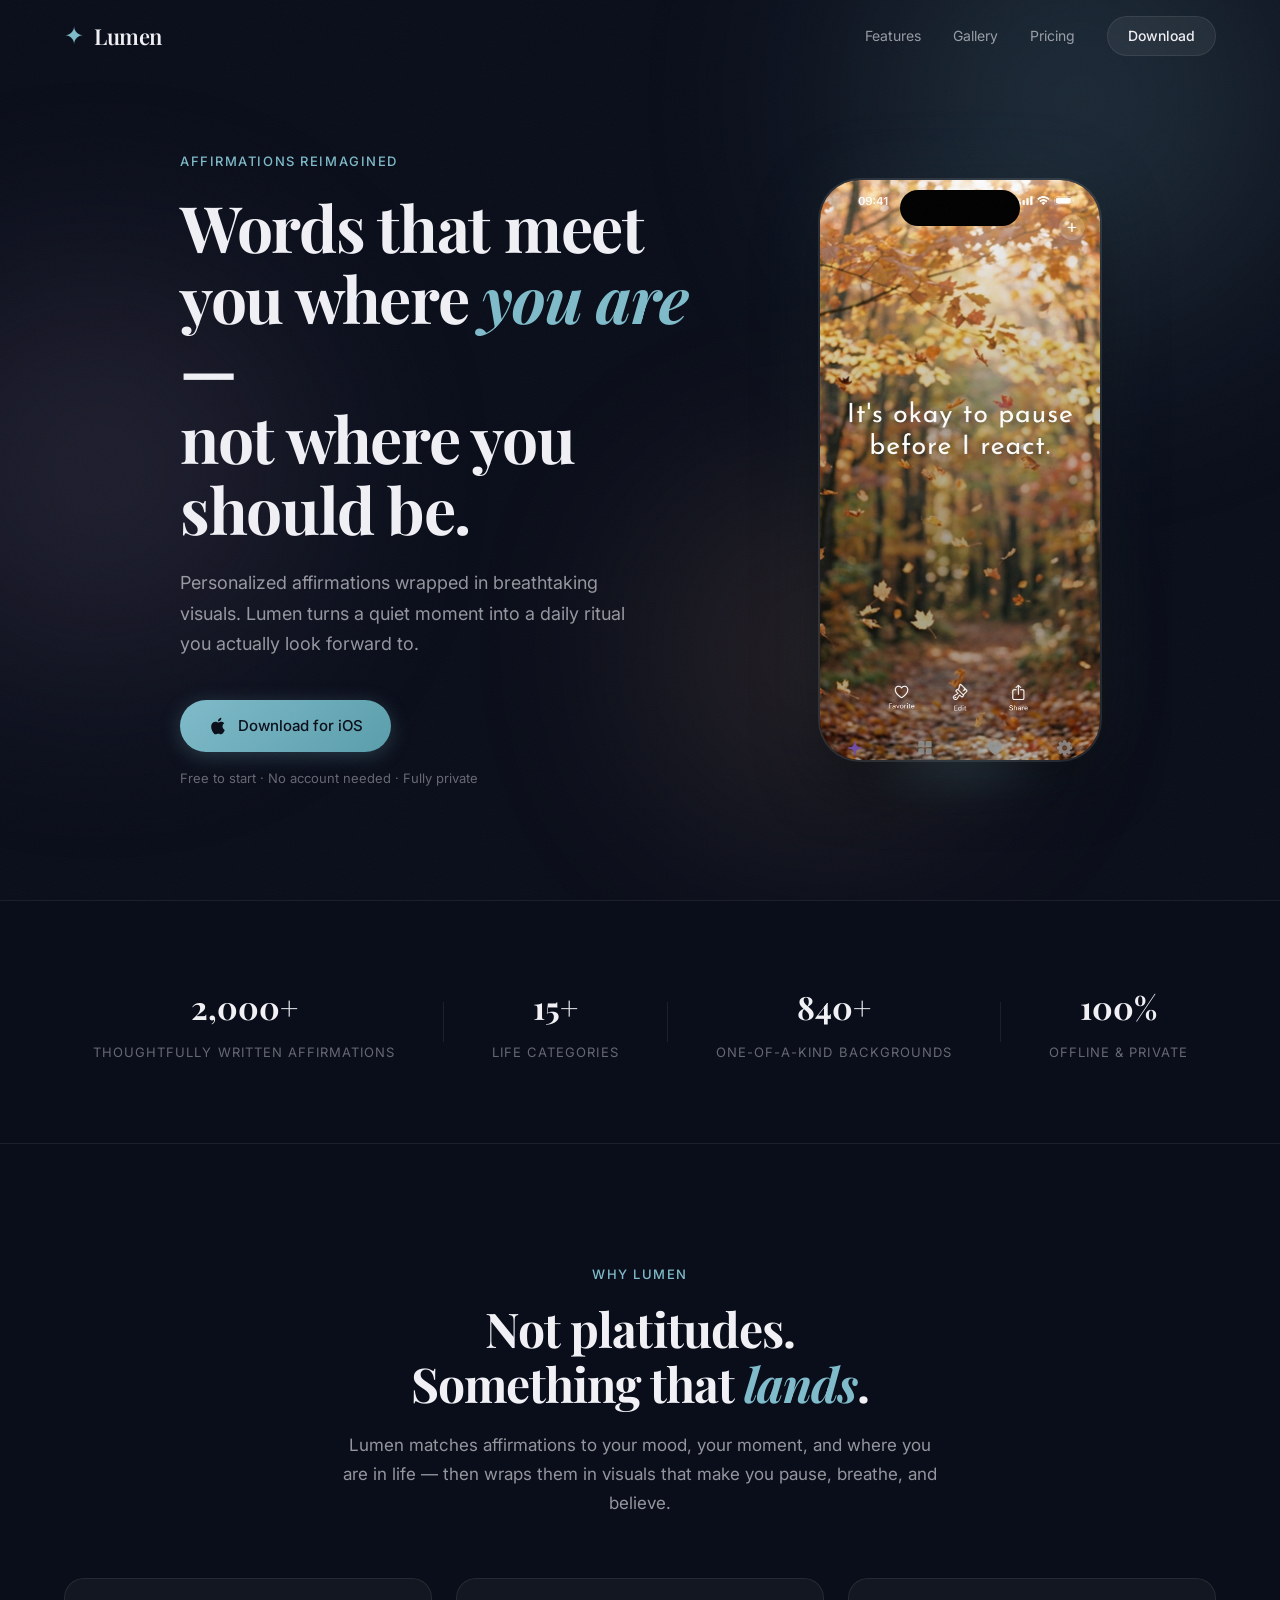
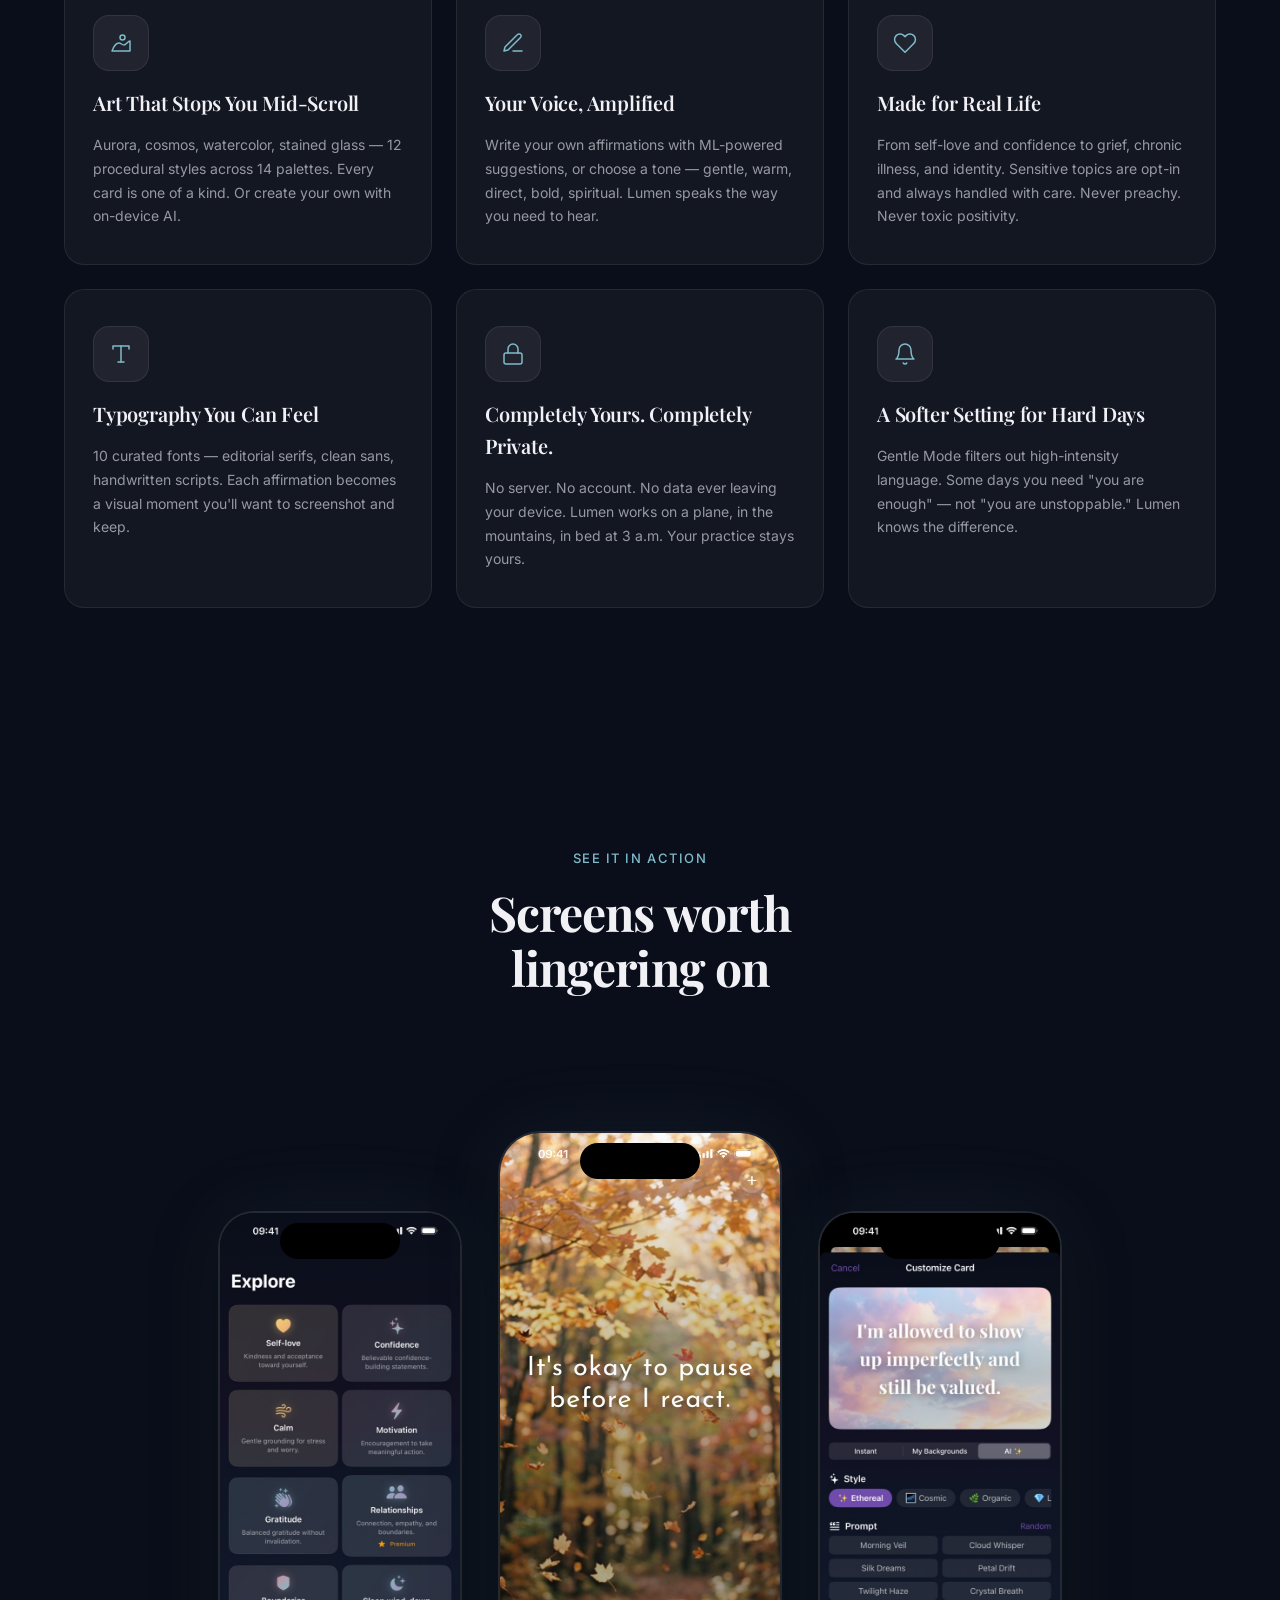
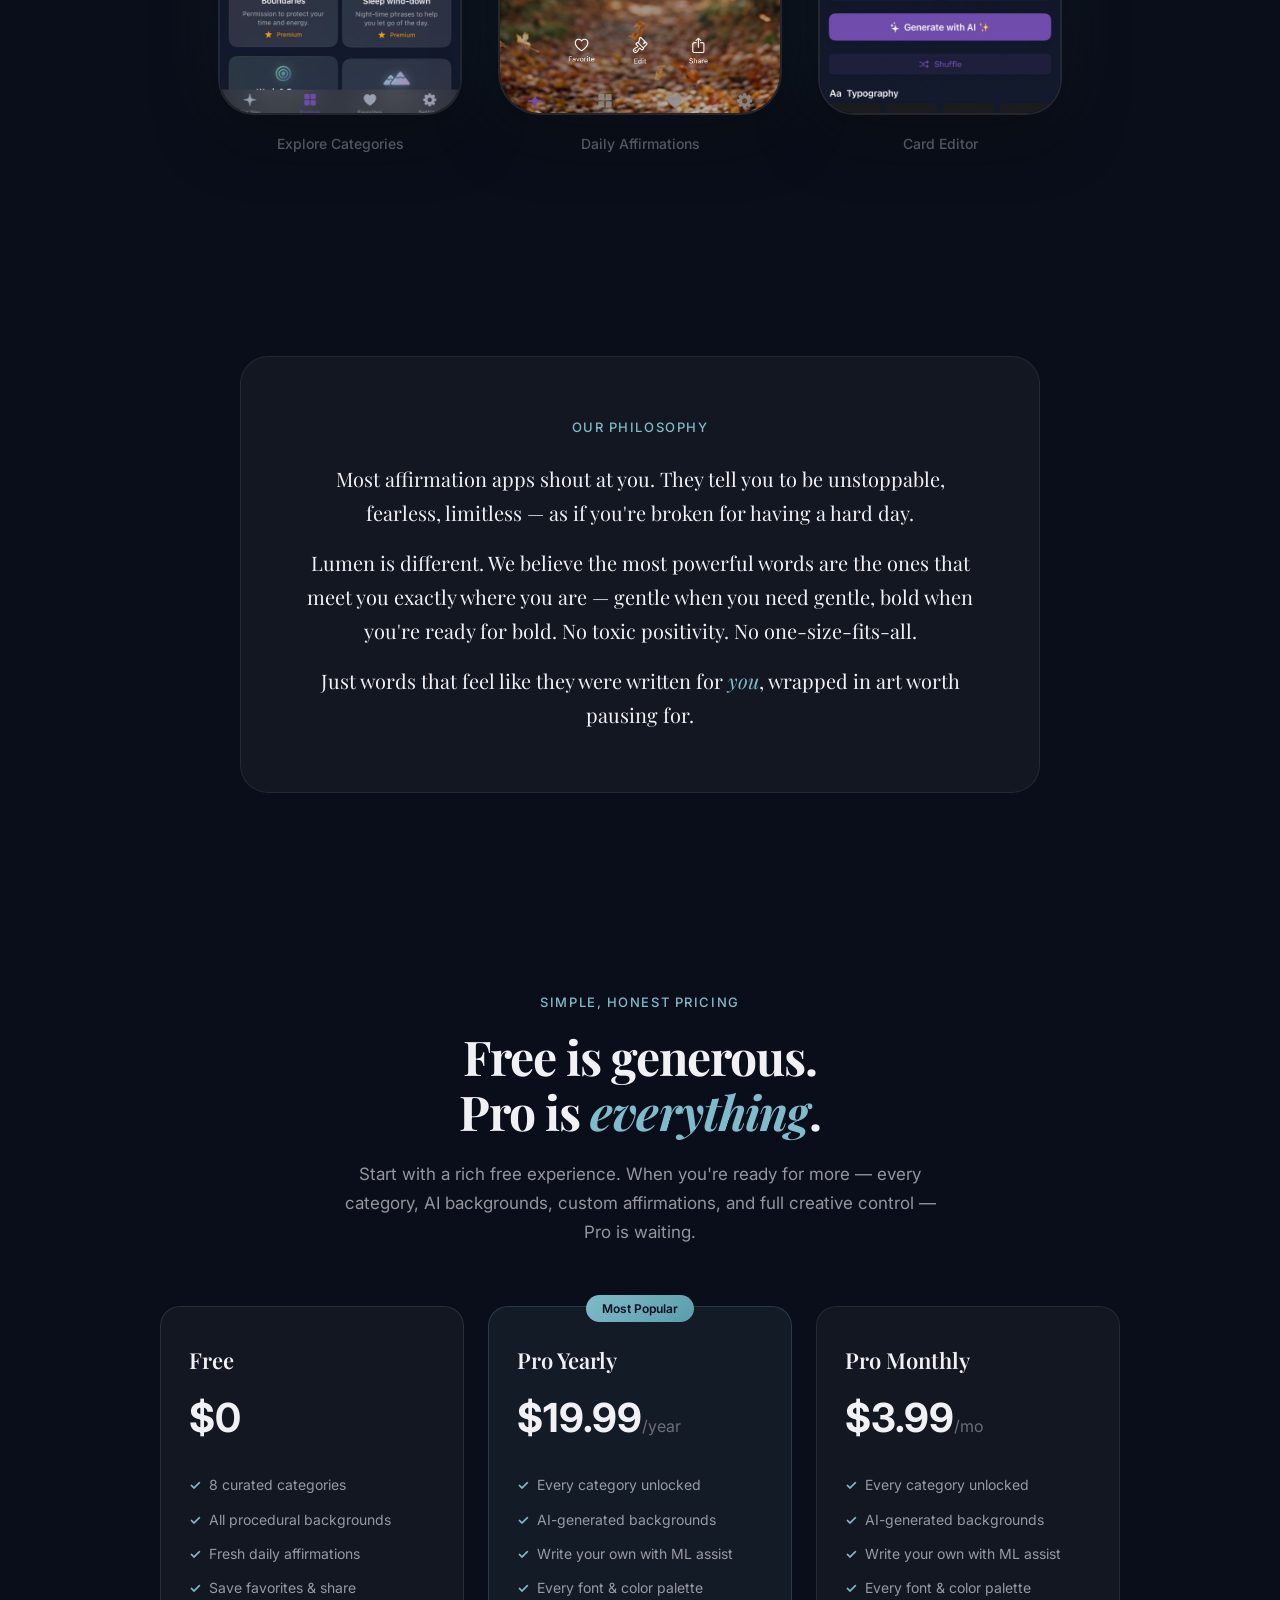
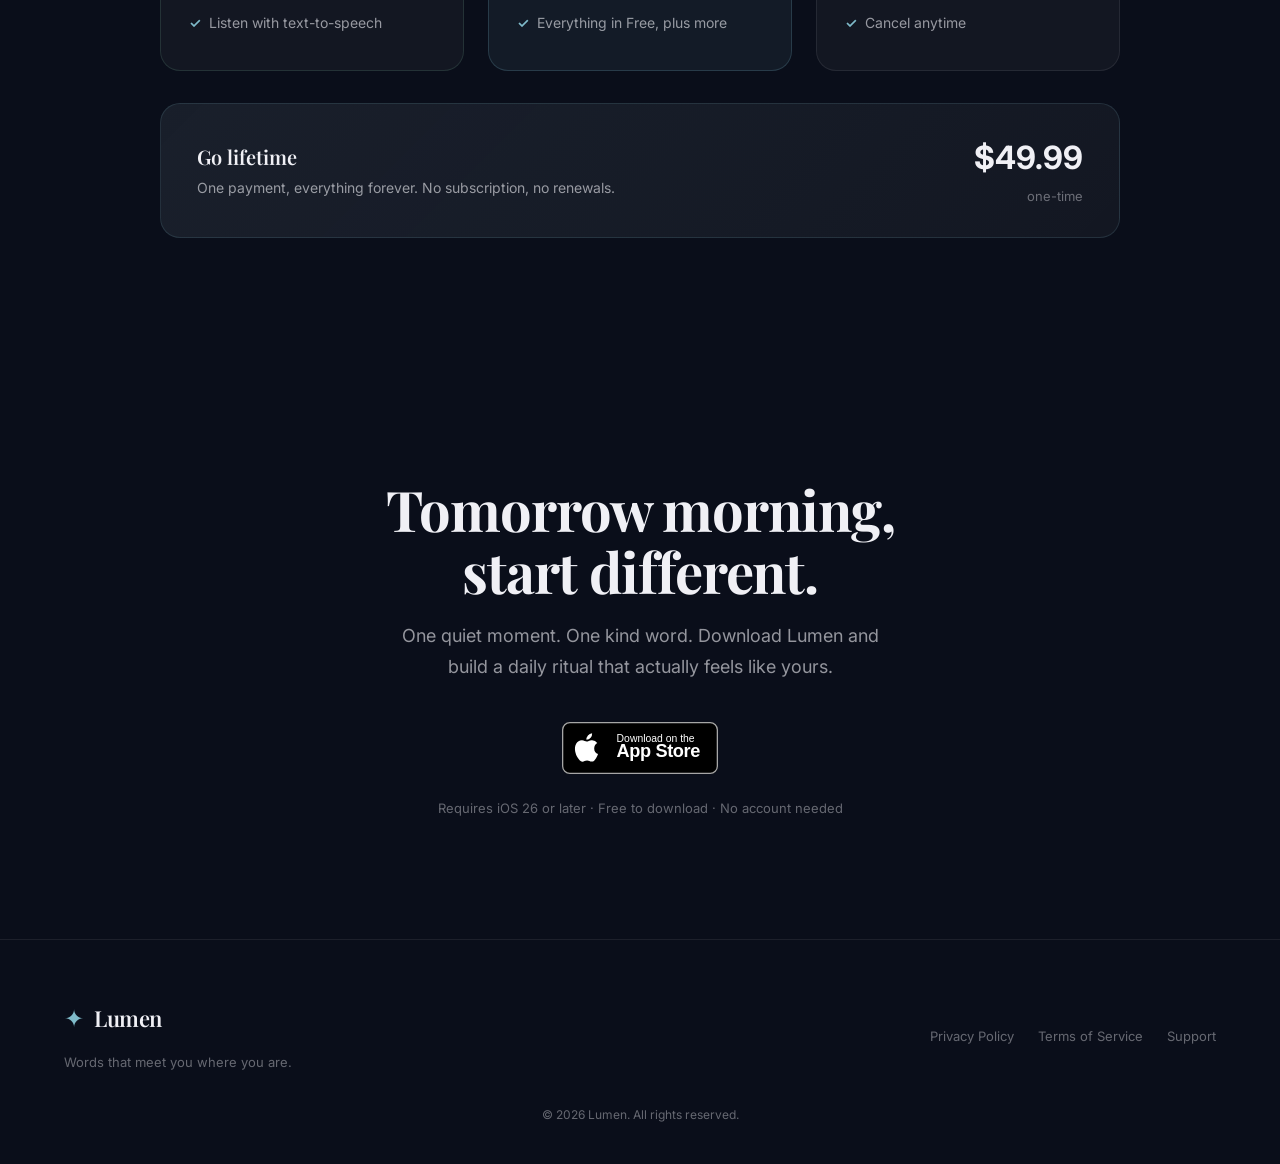
==== index.html @ ba96a920 "Initial commit of landing page" ====
<!DOCTYPE html>
<html lang="en">
<head>
  <meta charset="UTF-8">
  <meta name="viewport" content="width=device-width, initial-scale=1.0">
  <title>Lumen — Words That Meet You Where You Are</title>
  <meta name="description" content="Lumen delivers personalized daily affirmations over breathtaking backgrounds — designed to feel like a ritual you look forward to. Beautiful. Calm. Yours.">
  <meta property="og:title" content="Lumen — Words That Meet You Where You Are">
  <meta property="og:description" content="Personalized daily affirmations over breathtaking backgrounds. A ritual you look forward to.">
  <meta property="og:type" content="website">
  <meta property="og:image" content="images/screenshot-affirmation.jpg">
  <meta name="twitter:card" content="summary_large_image">
  <meta name="twitter:title" content="Lumen — Words That Meet You Where You Are">
  <meta name="twitter:description" content="Personalized daily affirmations over breathtaking backgrounds. A ritual you look forward to.">
  <meta name="theme-color" content="#0A0E1A">
  <link rel="icon" href="data:image/svg+xml,<svg xmlns='http://www.w3.org/2000/svg' viewBox='0 0 100 100'><text y='.9em' font-size='90'>✦</text></svg>">
  <link rel="preconnect" href="https://fonts.googleapis.com">
  <link rel="preconnect" href="https://fonts.gstatic.com" crossorigin>
  <link href="https://fonts.googleapis.com/css2?family=Playfair+Display:ital,wght@0,400;0,600;0,700;1,400&family=Inter:wght@300;400;500;600&display=swap" rel="stylesheet">
  <link rel="stylesheet" href="styles.css">
</head>
<body>
  <!-- Ambient background -->
  <div class="ambient-bg">
    <div class="orb orb-1"></div>
    <div class="orb orb-2"></div>
    <div class="orb orb-3"></div>
  </div>

  <!-- Navigation -->
  <nav class="nav">
    <div class="nav-inner">
      <a href="#" class="nav-logo">
        <span class="logo-icon">✦</span>
        <span class="logo-text">Lumen</span>
      </a>
      <button class="nav-toggle" aria-label="Toggle navigation menu" aria-expanded="false">
        <span></span><span></span><span></span>
      </button>
      <div class="nav-links">
        <a href="#features">Features</a>
        <a href="#gallery">Gallery</a>
        <a href="#pricing">Pricing</a>
        <a href="#download" class="nav-cta">Download</a>
      </div>
    </div>
  </nav>

  <!-- Hero -->
  <section class="hero">
    <div class="hero-content">
      <p class="hero-eyebrow">Affirmations reimagined</p>
      <h1 class="hero-title">Words that meet<br>you where <em>you are</em> —<br>not where you should be.</h1>
      <p class="hero-subtitle">Personalized affirmations wrapped in breathtaking visuals. Lumen turns a quiet moment into a daily ritual you actually look forward to.</p>
      <div class="hero-ctas">
        <a href="#download" class="btn btn-primary">
          <svg class="apple-icon" viewBox="0 0 24 24" fill="currentColor" width="20" height="20"><path d="M18.71 19.5c-.83 1.24-1.71 2.45-3.05 2.47-1.34.03-1.77-.79-3.29-.79-1.53 0-2 .77-3.27.82-1.31.05-2.3-1.32-3.14-2.53C4.25 17 2.94 12.45 4.7 9.39c.87-1.52 2.43-2.48 4.12-2.51 1.28-.02 2.5.87 3.29.87.78 0 2.26-1.07 3.8-.91.65.03 2.47.26 3.64 1.98-.09.06-2.17 1.28-2.15 3.81.03 3.02 2.65 4.03 2.68 4.04-.03.07-.42 1.44-1.38 2.83M13 3.5c.73-.83 1.94-1.46 2.94-1.5.13 1.17-.34 2.35-1.04 3.19-.69.85-1.83 1.51-2.95 1.42-.15-1.15.41-2.35 1.05-3.11z"/></svg>
          Download for iOS
        </a>
      </div>
      <p class="hero-note">Free to start · No account needed · Fully private</p>
    </div>
    <div class="hero-phone">
      <div class="phone-frame">
        <div class="phone-notch"></div>
        <img src="images/screenshot-affirmation.jpg" alt="Lumen affirmation screen showing a beautiful card over an AI-generated background" class="phone-screen" loading="eager">
      </div>
    </div>
  </section>

  <!-- Social proof -->
  <section class="social-proof">
    <div class="container">
      <div class="proof-items">
        <div class="proof-item">
          <span class="proof-value">2,000+</span>
          <span class="proof-label">Thoughtfully Written Affirmations</span>
        </div>
        <div class="proof-divider"></div>
        <div class="proof-item">
          <span class="proof-value">15+</span>
          <span class="proof-label">Life Categories</span>
        </div>
        <div class="proof-divider"></div>
        <div class="proof-item">
          <span class="proof-value">840+</span>
          <span class="proof-label">One-of-a-Kind Backgrounds</span>
        </div>
        <div class="proof-divider"></div>
        <div class="proof-item">
          <span class="proof-value">100%</span>
          <span class="proof-label">Offline & Private</span>
        </div>
      </div>
    </div>
  </section>

  <!-- Features -->
  <section class="features" id="features">
    <div class="container">
      <p class="section-eyebrow">Why Lumen</p>
      <h2 class="section-title">Not platitudes.<br>Something that <em>lands</em>.</h2>
      <p class="section-subtitle">Lumen matches affirmations to your mood, your moment, and where you are in life — then wraps them in visuals that make you pause, breathe, and believe.</p>

      <div class="features-grid">
        <div class="feature-card">
          <div class="feature-icon-wrap">
            <svg width="24" height="24" viewBox="0 0 24 24" fill="none" stroke="currentColor" stroke-width="1.5" stroke-linecap="round" stroke-linejoin="round"><circle cx="13.5" cy="6.5" r="2.5"/><path d="M3 20c0 0 3-8 7-8 2 0 3 2 5 2s4-4 6-4v10H3z"/></svg>
          </div>
          <h3>Art That Stops You Mid-Scroll</h3>
          <p>Aurora, cosmos, watercolor, stained glass — 12 procedural styles across 14 palettes. Every card is one of a kind. Or create your own with on-device AI.</p>
        </div>
        <div class="feature-card">
          <div class="feature-icon-wrap">
            <svg width="24" height="24" viewBox="0 0 24 24" fill="none" stroke="currentColor" stroke-width="1.5" stroke-linecap="round" stroke-linejoin="round"><path d="M12 20h9"/><path d="M16.5 3.5a2.121 2.121 0 1 1 3 3L7 19l-4 1 1-4L16.5 3.5z"/></svg>
          </div>
          <h3>Your Voice, Amplified</h3>
          <p>Write your own affirmations with ML-powered suggestions, or choose a tone — gentle, warm, direct, bold, spiritual. Lumen speaks the way you need to hear.</p>
        </div>
        <div class="feature-card">
          <div class="feature-icon-wrap">
            <svg width="24" height="24" viewBox="0 0 24 24" fill="none" stroke="currentColor" stroke-width="1.5" stroke-linecap="round" stroke-linejoin="round"><path d="M20.84 4.61a5.5 5.5 0 0 0-7.78 0L12 5.67l-1.06-1.06a5.5 5.5 0 0 0-7.78 7.78l1.06 1.06L12 21.23l7.78-7.78 1.06-1.06a5.5 5.5 0 0 0 0-7.78z"/></svg>
          </div>
          <h3>Made for Real Life</h3>
          <p>From self-love and confidence to grief, chronic illness, and identity. Sensitive topics are opt-in and always handled with care. Never preachy. Never toxic positivity.</p>
        </div>
        <div class="feature-card">
          <div class="feature-icon-wrap">
            <svg width="24" height="24" viewBox="0 0 24 24" fill="none" stroke="currentColor" stroke-width="1.5" stroke-linecap="round" stroke-linejoin="round"><polyline points="4 7 4 4 20 4 20 7"/><line x1="9" y1="20" x2="15" y2="20"/><line x1="12" y1="4" x2="12" y2="20"/></svg>
          </div>
          <h3>Typography You Can Feel</h3>
          <p>10 curated fonts — editorial serifs, clean sans, handwritten scripts. Each affirmation becomes a visual moment you'll want to screenshot and keep.</p>
        </div>
        <div class="feature-card">
          <div class="feature-icon-wrap">
            <svg width="24" height="24" viewBox="0 0 24 24" fill="none" stroke="currentColor" stroke-width="1.5" stroke-linecap="round" stroke-linejoin="round"><rect x="3" y="11" width="18" height="11" rx="2" ry="2"/><path d="M7 11V7a5 5 0 0 1 10 0v4"/></svg>
          </div>
          <h3>Completely Yours. Completely Private.</h3>
          <p>No server. No account. No data ever leaving your device. Lumen works on a plane, in the mountains, in bed at 3 a.m. Your practice stays yours.</p>
        </div>
        <div class="feature-card">
          <div class="feature-icon-wrap">
            <svg width="24" height="24" viewBox="0 0 24 24" fill="none" stroke="currentColor" stroke-width="1.5" stroke-linecap="round" stroke-linejoin="round"><path d="M18 8A6 6 0 0 0 6 8c0 7-3 9-3 9h18s-3-2-3-9"/><path d="M13.73 21a2 2 0 0 1-3.46 0"/></svg>
          </div>
          <h3>A Softer Setting for Hard Days</h3>
          <p>Gentle Mode filters out high-intensity language. Some days you need "you are enough" — not "you are unstoppable." Lumen knows the difference.</p>
        </div>
      </div>
    </div>
  </section>

  <!-- Gallery -->
  <section class="gallery" id="gallery">
    <div class="container">
      <p class="section-eyebrow">See it in action</p>
      <h2 class="section-title">Screens worth<br>lingering on</h2>
      <p class="section-subtitle">Dark glass, ambient light, and typography that breathes. Every detail is designed to make you slow down — even for just a moment.</p>

      <div class="gallery-phones">
        <div class="gallery-phone">
          <div class="phone-frame phone-frame-sm">
            <div class="phone-notch"></div>
            <img src="images/screenshot-explore.jpg" alt="Lumen explore screen with category cards" class="phone-screen" loading="lazy">
          </div>
          <p class="gallery-label">Explore Categories</p>
        </div>
        <div class="gallery-phone gallery-phone-center">
          <div class="phone-frame">
            <div class="phone-notch"></div>
            <img src="images/screenshot-affirmation.jpg" alt="Lumen affirmation card with AI background" class="phone-screen" loading="lazy">
          </div>
          <p class="gallery-label">Daily Affirmations</p>
        </div>
        <div class="gallery-phone">
          <div class="phone-frame phone-frame-sm">
            <div class="phone-notch"></div>
            <img src="images/screenshot-editor.jpg" alt="Lumen card editor" class="phone-screen" loading="lazy">
          </div>
          <p class="gallery-label">Card Editor</p>
        </div>
      </div>
    </div>
  </section>

  <!-- Philosophy -->
  <section class="philosophy-section">
    <div class="container">
      <div class="philosophy-card">
        <p class="philosophy-eyebrow">Our philosophy</p>
        <blockquote>
          <p>Most affirmation apps shout at you. They tell you to be unstoppable, fearless, limitless — as if you're broken for having a hard day.</p>
          <p>Lumen is different. We believe the most powerful words are the ones that meet you exactly where you are — gentle when you need gentle, bold when you're ready for bold. No toxic positivity. No one-size-fits-all.</p>
          <p>Just words that feel like they were written for <em>you</em>, wrapped in art worth pausing for.</p>
        </blockquote>
      </div>
    </div>
  </section>

  <!-- Pricing -->
  <section class="pricing" id="pricing">
    <div class="container">
      <p class="section-eyebrow">Simple, honest pricing</p>
      <h2 class="section-title">Free is generous.<br>Pro is <em>everything</em>.</h2>
      <p class="section-subtitle">Start with a rich free experience. When you're ready for more — every category, AI backgrounds, custom affirmations, and full creative control — Pro is waiting.</p>

      <div class="pricing-grid">
        <div class="pricing-card pricing-card-free">
          <h3>Free</h3>
          <p class="pricing-price">$0</p>
          <ul class="pricing-features">
            <li>8 curated categories</li>
            <li>All procedural backgrounds</li>
            <li>Fresh daily affirmations</li>
            <li>Save favorites & share</li>
            <li>Listen with text-to-speech</li>
          </ul>
        </div>
        <div class="pricing-card pricing-card-pro">
          <div class="pricing-badge">Most Popular</div>
          <h3>Pro Yearly</h3>
          <p class="pricing-price">$19.99<span>/year</span></p>
          <ul class="pricing-features">
            <li>Every category unlocked</li>
            <li>AI-generated backgrounds</li>
            <li>Write your own with ML assist</li>
            <li>Every font & color palette</li>
            <li>Everything in Free, plus more</li>
          </ul>
        </div>
        <div class="pricing-card">
          <h3>Pro Monthly</h3>
          <p class="pricing-price">$3.99<span>/mo</span></p>
          <ul class="pricing-features">
            <li>Every category unlocked</li>
            <li>AI-generated backgrounds</li>
            <li>Write your own with ML assist</li>
            <li>Every font & color palette</li>
            <li>Cancel anytime</li>
          </ul>
        </div>
      </div>

      <div class="pricing-lifetime-banner">
        <div class="lifetime-inner">
          <div class="lifetime-text">
            <h4>Go lifetime</h4>
            <p>One payment, everything forever. No subscription, no renewals.</p>
          </div>
          <div class="lifetime-price">
            <span class="lifetime-amount">$49.99</span>
            <span class="lifetime-label">one-time</span>
          </div>
        </div>
      </div>
    </div>
  </section>

  <!-- Download CTA -->
  <section class="download" id="download">
    <div class="container">
      <h2 class="download-title">Tomorrow morning,<br>start different.</h2>
      <p class="download-subtitle">One quiet moment. One kind word. Download Lumen and build a daily ritual that actually feels like yours.</p>
      <a href="#" class="app-store-badge" aria-label="Download on the App Store">
        <svg viewBox="0 0 120 40" width="156" height="52" xmlns="http://www.w3.org/2000/svg"><rect width="120" height="40" rx="6" fill="#000"/><rect x="0.5" y="0.5" width="119" height="39" rx="5.5" fill="none" stroke="#A6A6A6"/><path d="M24.77 20.3a4.95 4.95 0 0 1 2.36-4.15 5.07 5.07 0 0 0-3.99-2.16c-1.68-.18-3.31 1.01-4.17 1.01-.87 0-2.19-.99-3.61-.96a5.32 5.32 0 0 0-4.48 2.73c-1.93 3.34-.49 8.27 1.36 10.97.93 1.33 2.02 2.82 3.44 2.76 1.39-.06 1.91-.89 3.59-.89 1.66 0 2.14.89 3.59.86 1.49-.03 2.44-1.34 3.33-2.68a11.06 11.06 0 0 0 1.52-3.11 4.78 4.78 0 0 1-2.94-4.38zM22.04 12.21a4.87 4.87 0 0 0 1.12-3.49 4.96 4.96 0 0 0-3.21 1.66 4.64 4.64 0 0 0-1.15 3.36 4.1 4.1 0 0 0 3.24-1.53z" fill="#fff"/><text x="42" y="15" fill="#fff" font-family="-apple-system,Helvetica,Arial,sans-serif" font-size="8" font-weight="400">Download on the</text><text x="42" y="27" fill="#fff" font-family="-apple-system,Helvetica,Arial,sans-serif" font-size="14" font-weight="600" letter-spacing="-0.3">App Store</text></svg>
      </a>
      <p class="download-note">Requires iOS 26 or later · Free to download · No account needed</p>
    </div>
  </section>

  <!-- Footer -->
  <footer class="footer">
    <div class="container">
      <div class="footer-inner">
        <div class="footer-brand">
          <span class="logo-icon">✦</span>
          <span class="logo-text">Lumen</span>
          <p class="footer-tagline">Words that meet you where you are.</p>
        </div>
        <div class="footer-links">
          <a href="#">Privacy Policy</a>
          <a href="#">Terms of Service</a>
          <a href="#">Support</a>
        </div>
      </div>
      <p class="footer-copy">&copy; 2026 Lumen. All rights reserved.</p>
    </div>
  </footer>

  <script src="script.js"></script>
</body>
</html>
---- styles.css ----
/* ===== Reset & Base ===== */
*, *::before, *::after {
  margin: 0;
  padding: 0;
  box-sizing: border-box;
}

:root {
  --bg-deep: #0A0E1A;
  --bg-surface: #131B2E;
  --bg-card: rgba(255, 255, 255, 0.04);
  --bg-card-hover: rgba(255, 255, 255, 0.07);
  --bg-glass: rgba(255, 255, 255, 0.06);
  --border-glass: rgba(255, 255, 255, 0.08);
  --text-primary: #F0F0F5;
  --text-secondary: rgba(240, 240, 245, 0.6);
  --text-tertiary: rgba(240, 240, 245, 0.4);
  --accent-teal: #7FBBCA;
  --accent-coral: #E8A87C;
  --accent-purple: #A688B5;
  --accent-mint: #7EC8A0;
  --font-serif: 'Playfair Display', Georgia, serif;
  --font-sans: 'Inter', -apple-system, BlinkMacSystemFont, sans-serif;
  --radius-sm: 12px;
  --radius-md: 20px;
  --radius-lg: 28px;
  --radius-xl: 36px;
}

html {
  scroll-behavior: smooth;
  -webkit-text-size-adjust: 100%;
}

body {
  font-family: var(--font-sans);
  background: var(--bg-deep);
  color: var(--text-primary);
  line-height: 1.6;
  overflow-x: hidden;
  -webkit-font-smoothing: antialiased;
  -moz-osx-font-smoothing: grayscale;
}

.container {
  max-width: 1200px;
  margin: 0 auto;
  padding: 0 24px;
}

em {
  font-style: italic;
  color: var(--accent-teal);
}

/* ===== Ambient Background ===== */
.ambient-bg {
  position: fixed;
  top: 0;
  left: 0;
  width: 100%;
  height: 100%;
  pointer-events: none;
  z-index: 0;
  overflow: hidden;
}

.orb {
  position: absolute;
  border-radius: 50%;
  filter: blur(120px);
  opacity: 0.3;
  animation: float 20s ease-in-out infinite;
}

.orb-1 {
  width: 600px;
  height: 600px;
  background: radial-gradient(circle, var(--accent-teal), transparent 70%);
  top: -200px;
  right: -100px;
  animation-delay: 0s;
}

.orb-2 {
  width: 500px;
  height: 500px;
  background: radial-gradient(circle, var(--accent-purple), transparent 70%);
  bottom: 20%;
  left: -150px;
  animation-delay: -7s;
}

.orb-3 {
  width: 400px;
  height: 400px;
  background: radial-gradient(circle, var(--accent-coral), transparent 70%);
  top: 50%;
  right: 20%;
  animation-delay: -14s;
}

@keyframes float {
  0%, 100% { transform: translate(0, 0) scale(1); }
  33% { transform: translate(30px, -40px) scale(1.05); }
  66% { transform: translate(-20px, 30px) scale(0.95); }
}

/* ===== Navigation ===== */
.nav {
  position: fixed;
  top: 0;
  left: 0;
  right: 0;
  z-index: 100;
  padding: 16px 0;
  transition: background 0.3s ease, backdrop-filter 0.3s ease;
}

.nav.scrolled {
  background: rgba(10, 14, 26, 0.8);
  backdrop-filter: blur(20px);
  -webkit-backdrop-filter: blur(20px);
  border-bottom: 1px solid var(--border-glass);
}

.nav-inner {
  max-width: 1200px;
  margin: 0 auto;
  padding: 0 24px;
  display: flex;
  align-items: center;
  justify-content: space-between;
}

.nav-logo {
  display: flex;
  align-items: center;
  gap: 10px;
  text-decoration: none;
  color: var(--text-primary);
}

.logo-icon {
  font-size: 24px;
  color: var(--accent-teal);
}

.logo-text {
  font-family: var(--font-serif);
  font-size: 22px;
  font-weight: 600;
  letter-spacing: -0.02em;
}

.nav-links {
  display: flex;
  align-items: center;
  gap: 32px;
}

.nav-links a {
  text-decoration: none;
  color: var(--text-secondary);
  font-size: 14px;
  font-weight: 400;
  transition: color 0.2s ease;
}

.nav-links a:hover {
  color: var(--text-primary);
}

.nav-cta {
  background: var(--bg-glass);
  border: 1px solid var(--border-glass);
  padding: 8px 20px !important;
  border-radius: 100px;
  color: var(--text-primary) !important;
  font-weight: 500 !important;
  transition: background 0.2s ease, border-color 0.2s ease !important;
}

.nav-cta:hover {
  background: var(--bg-card-hover) !important;
  border-color: rgba(255, 255, 255, 0.15) !important;
}

/* Mobile hamburger */
.nav-toggle {
  display: none;
  background: none;
  border: none;
  cursor: pointer;
  padding: 8px;
  flex-direction: column;
  gap: 5px;
  z-index: 101;
}

.nav-toggle span {
  display: block;
  width: 22px;
  height: 2px;
  background: var(--text-primary);
  border-radius: 2px;
  transition: transform 0.3s ease, opacity 0.3s ease;
}

.nav-toggle.active span:nth-child(1) {
  transform: rotate(45deg) translate(5px, 5px);
}

.nav-toggle.active span:nth-child(2) {
  opacity: 0;
}

.nav-toggle.active span:nth-child(3) {
  transform: rotate(-45deg) translate(5px, -5px);
}

/* ===== Hero ===== */
.hero {
  position: relative;
  z-index: 1;
  min-height: 100vh;
  display: flex;
  align-items: center;
  justify-content: center;
  padding: 120px 24px 80px;
  gap: 80px;
  max-width: 1200px;
  margin: 0 auto;
}

.hero-content {
  flex: 1;
  max-width: 560px;
}

.hero-eyebrow {
  font-size: 13px;
  font-weight: 500;
  text-transform: uppercase;
  letter-spacing: 0.12em;
  color: var(--accent-teal);
  margin-bottom: 20px;
}

.hero-title {
  font-family: var(--font-serif);
  font-size: clamp(40px, 5vw, 64px);
  font-weight: 700;
  line-height: 1.1;
  letter-spacing: -0.02em;
  margin-bottom: 24px;
}

.hero-subtitle {
  font-size: 18px;
  line-height: 1.7;
  color: var(--text-secondary);
  margin-bottom: 40px;
  max-width: 480px;
}

.hero-ctas {
  display: flex;
  gap: 16px;
  flex-wrap: wrap;
}

.hero-note {
  margin-top: 16px;
  font-size: 13px;
  color: var(--text-tertiary);
}

/* ===== Buttons ===== */
.btn {
  display: inline-flex;
  align-items: center;
  gap: 10px;
  padding: 14px 28px;
  border-radius: 100px;
  font-size: 15px;
  font-weight: 500;
  text-decoration: none;
  transition: all 0.2s ease;
  cursor: pointer;
  border: none;
}

.btn-primary {
  background: linear-gradient(135deg, var(--accent-teal), #5a9eab);
  color: var(--bg-deep);
  box-shadow: 0 4px 20px rgba(127, 187, 202, 0.25);
}

.btn-primary:hover {
  transform: translateY(-2px);
  box-shadow: 0 8px 30px rgba(127, 187, 202, 0.35);
  filter: brightness(1.08);
}

.btn-lg {
  padding: 18px 36px;
  font-size: 17px;
}

.apple-icon {
  width: 20px;
  height: 20px;
  flex-shrink: 0;
}

.btn-lg .apple-icon {
  width: 22px;
  height: 22px;
}

/* ===== Phone Frame ===== */
.hero-phone {
  flex-shrink: 0;
  position: relative;
}

.hero-phone::after {
  content: '';
  position: absolute;
  bottom: -40px;
  left: 50%;
  transform: translateX(-50%);
  width: 200px;
  height: 80px;
  background: radial-gradient(ellipse, rgba(127,187,202,0.2), transparent 70%);
  filter: blur(20px);
  pointer-events: none;
}

.phone-frame {
  width: 280px;
  height: 580px;
  border-radius: 40px;
  overflow: hidden;
  position: relative;
  background: #000;
  box-shadow:
    0 0 0 2px rgba(255, 255, 255, 0.1),
    0 20px 60px rgba(0, 0, 0, 0.5),
    0 0 80px rgba(127, 187, 202, 0.1);
}

.phone-notch {
  position: absolute;
  top: 10px;
  left: 50%;
  transform: translateX(-50%);
  width: 120px;
  height: 36px;
  background: #000;
  border-radius: 18px;
  z-index: 2;
}

.phone-screen {
  width: 100%;
  height: 100%;
  object-fit: cover;
  object-position: top;
}

.phone-frame-sm {
  width: 240px;
  height: 500px;
  border-radius: 34px;
}

/* ===== Social Proof ===== */
.social-proof {
  position: relative;
  z-index: 1;
  padding: 80px 0;
  border-top: 1px solid var(--border-glass);
  border-bottom: 1px solid var(--border-glass);
}

.proof-items {
  display: flex;
  justify-content: center;
  align-items: center;
  gap: 48px;
  flex-wrap: wrap;
}

.proof-item {
  text-align: center;
  display: flex;
  flex-direction: column;
  gap: 10px;
}

.proof-value {
  font-family: var(--font-serif);
  font-size: 32px;
  font-weight: 700;
  color: var(--text-primary);
}

.proof-label {
  font-size: 13px;
  color: var(--text-tertiary);
  text-transform: uppercase;
  letter-spacing: 0.08em;
}

.proof-divider {
  width: 1px;
  height: 40px;
  background: var(--border-glass);
}

/* ===== Sections ===== */
.section-eyebrow {
  font-size: 13px;
  font-weight: 500;
  text-transform: uppercase;
  letter-spacing: 0.12em;
  color: var(--accent-teal);
  margin-bottom: 16px;
  text-align: center;
}

.section-title {
  font-family: var(--font-serif);
  font-size: clamp(32px, 4vw, 48px);
  font-weight: 700;
  line-height: 1.15;
  letter-spacing: -0.02em;
  text-align: center;
  margin-bottom: 20px;
}

.section-subtitle {
  font-size: 17px;
  color: var(--text-secondary);
  text-align: center;
  max-width: 600px;
  margin: 0 auto 60px;
  line-height: 1.7;
}

/* ===== Features ===== */
.features {
  position: relative;
  z-index: 1;
  padding: 120px 0;
}

.features-grid {
  display: grid;
  grid-template-columns: repeat(3, 1fr);
  gap: 24px;
}

.feature-card {
  background: var(--bg-card);
  border: 1px solid var(--border-glass);
  border-radius: var(--radius-md);
  padding: 36px 28px;
  transition: background 0.2s ease, border-color 0.2s ease, transform 0.2s ease;
}

.feature-card:hover {
  background: var(--bg-card-hover);
  border-color: rgba(255, 255, 255, 0.12);
  transform: translateY(-4px);
}

.feature-icon-wrap {
  width: 56px;
  height: 56px;
  border-radius: 16px;
  background: var(--bg-glass);
  border: 1px solid var(--border-glass);
  display: flex;
  align-items: center;
  justify-content: center;
  margin-bottom: 16px;
  color: var(--accent-teal);
}

.feature-card h3 {
  font-family: var(--font-serif);
  font-size: 20px;
  font-weight: 600;
  margin-bottom: 14px;
  letter-spacing: -0.01em;
}

.feature-card p {
  font-size: 14px;
  line-height: 1.7;
  color: var(--text-secondary);
}

/* ===== Gallery ===== */
.gallery {
  position: relative;
  z-index: 1;
  padding: 120px 0;
}

.gallery-phones {
  display: flex;
  justify-content: center;
  align-items: flex-end;
  gap: 40px;
}

.gallery-phone {
  text-align: center;
}

.gallery-phone-center {
  transform: translateY(-20px);
}

.gallery-label {
  margin-top: 20px;
  font-size: 14px;
  color: var(--text-tertiary);
  font-weight: 500;
}

/* ===== Philosophy ===== */
.philosophy-section {
  position: relative;
  z-index: 1;
  padding: 80px 0;
}

.philosophy-card {
  background: var(--bg-card);
  border: 1px solid var(--border-glass);
  border-radius: var(--radius-lg);
  padding: 60px;
  max-width: 800px;
  margin: 0 auto;
  text-align: center;
}

.philosophy-eyebrow {
  font-size: 13px;
  font-weight: 500;
  text-transform: uppercase;
  letter-spacing: 0.12em;
  color: var(--accent-teal);
  margin-bottom: 24px;
}

.philosophy-card blockquote p {
  font-family: var(--font-serif);
  font-size: 20px;
  line-height: 1.7;
  color: var(--text-primary);
  margin-bottom: 16px;
}

.philosophy-card blockquote p:last-child {
  margin-bottom: 0;
}

/* ===== Pricing ===== */
.pricing {
  position: relative;
  z-index: 1;
  padding: 120px 0;
}

.pricing-grid {
  display: grid;
  grid-template-columns: repeat(3, 1fr);
  gap: 24px;
  max-width: 960px;
  margin: 0 auto;
}

.pricing-card {
  background: var(--bg-card);
  border: 1px solid var(--border-glass);
  border-radius: var(--radius-md);
  padding: 36px 28px;
  position: relative;
  transition: transform 0.2s ease;
}

.pricing-card:hover {
  transform: translateY(-4px);
}

.pricing-card-free {
  border-color: rgba(126, 200, 160, 0.15);
}

.pricing-card-pro {
  background: rgba(127, 187, 202, 0.08);
  border-color: rgba(127, 187, 202, 0.2);
}

.pricing-badge {
  position: absolute;
  top: -12px;
  left: 50%;
  transform: translateX(-50%);
  background: linear-gradient(135deg, var(--accent-teal), #5a9eab);
  color: var(--bg-deep);
  font-size: 12px;
  font-weight: 600;
  padding: 4px 16px;
  border-radius: 100px;
  white-space: nowrap;
}

.pricing-card h3 {
  font-family: var(--font-serif);
  font-size: 22px;
  font-weight: 600;
  margin-bottom: 8px;
}

.pricing-price {
  font-size: 40px;
  font-weight: 700;
  margin-bottom: 24px;
}

.pricing-price span {
  font-size: 16px;
  font-weight: 400;
  color: var(--text-tertiary);
}

.pricing-features {
  list-style: none;
  display: flex;
  flex-direction: column;
  gap: 12px;
}

.pricing-features li {
  font-size: 14px;
  color: var(--text-secondary);
  padding-left: 20px;
  position: relative;
}

.pricing-features li::before {
  content: '✓';
  position: absolute;
  left: 0;
  color: var(--accent-teal);
  font-weight: 600;
}

/* ===== Pricing Lifetime Banner ===== */
.pricing-lifetime-banner {
  margin-top: 32px;
  max-width: 960px;
  margin-left: auto;
  margin-right: auto;
}

.lifetime-inner {
  display: flex;
  align-items: center;
  justify-content: space-between;
  background: var(--bg-card);
  border: 1px solid rgba(127, 187, 202, 0.15);
  border-radius: var(--radius-md);
  padding: 28px 36px;
  background-image: linear-gradient(135deg, rgba(127, 187, 202, 0.05), transparent);
}

.lifetime-text h4 {
  font-family: var(--font-serif);
  font-size: 20px;
  font-weight: 600;
  margin-bottom: 4px;
}

.lifetime-text p {
  font-size: 14px;
  color: var(--text-secondary);
}

.lifetime-price {
  text-align: right;
  flex-shrink: 0;
}

.lifetime-amount {
  display: block;
  font-size: 32px;
  font-weight: 700;
  color: var(--text-primary);
}

.lifetime-label {
  font-size: 13px;
  color: var(--text-tertiary);
}

/* ===== Download CTA ===== */
.download {
  position: relative;
  z-index: 1;
  padding: 120px 0;
  text-align: center;
}

.download-title {
  font-family: var(--font-serif);
  font-size: clamp(36px, 4.5vw, 56px);
  font-weight: 700;
  line-height: 1.1;
  letter-spacing: -0.02em;
  margin-bottom: 20px;
}

.download-subtitle {
  font-size: 18px;
  color: var(--text-secondary);
  margin-bottom: 40px;
  max-width: 500px;
  margin-left: auto;
  margin-right: auto;
  line-height: 1.7;
}

.app-store-badge {
  display: inline-block;
  transition: transform 0.2s ease, filter 0.2s ease;
}

.app-store-badge:hover {
  transform: translateY(-2px);
  filter: brightness(1.1);
}

.download-note {
  margin-top: 16px;
  font-size: 13px;
  color: var(--text-tertiary);
}

/* ===== Footer ===== */
.footer {
  position: relative;
  z-index: 1;
  padding: 60px 0 40px;
  border-top: 1px solid var(--border-glass);
}

.footer-inner {
  display: flex;
  justify-content: space-between;
  align-items: center;
  margin-bottom: 32px;
}

.footer-brand {
  display: flex;
  align-items: center;
  gap: 10px;
  flex-wrap: wrap;
}

.footer-tagline {
  width: 100%;
  font-size: 13px;
  color: var(--text-tertiary);
  margin-top: 4px;
}

.footer-links {
  display: flex;
  gap: 24px;
}

.footer-links a {
  font-size: 13px;
  color: var(--text-tertiary);
  text-decoration: none;
  transition: color 0.2s ease;
}

.footer-links a:hover {
  color: var(--text-secondary);
}

.footer-copy {
  font-size: 12px;
  color: var(--text-tertiary);
  text-align: center;
}

/* ===== Responsive ===== */
@media (max-width: 968px) {
  .hero {
    flex-direction: column;
    text-align: center;
    padding-top: 100px;
    gap: 60px;
  }

  .hero-content {
    max-width: 100%;
    display: flex;
    flex-direction: column;
    align-items: center;
  }

  .hero-subtitle {
    max-width: 100%;
  }

  .hero-ctas {
    justify-content: center;
  }

  .features-grid {
    grid-template-columns: repeat(2, 1fr);
  }

  .gallery-phones {
    gap: 20px;
  }

  .phone-frame {
    width: 220px;
    height: 460px;
    border-radius: 32px;
  }

  .phone-frame-sm {
    width: 180px;
    height: 380px;
    border-radius: 28px;
  }

  .pricing-grid {
    grid-template-columns: 1fr;
    max-width: 400px;
  }
}

@media (max-width: 640px) {
  .nav-toggle {
    display: flex;
  }

  .nav-links {
    position: fixed;
    top: 0;
    left: 0;
    right: 0;
    bottom: 0;
    background: rgba(10, 14, 26, 0.95);
    backdrop-filter: blur(20px);
    -webkit-backdrop-filter: blur(20px);
    flex-direction: column;
    justify-content: center;
    align-items: center;
    gap: 32px;
    opacity: 0;
    visibility: hidden;
    transition: opacity 0.3s ease, visibility 0.3s ease;
    z-index: 100;
  }

  .nav-links.open {
    opacity: 1;
    visibility: visible;
  }

  .nav-links a {
    font-size: 20px !important;
    color: var(--text-primary) !important;
  }

  .hero-title {
    font-size: 36px;
  }

  .features-grid {
    grid-template-columns: 1fr;
  }

  .gallery-phones {
    flex-direction: column;
    align-items: center;
    gap: 32px;
  }

  .gallery-phone-center {
    transform: none;
    order: -1;
  }

  .phone-frame, .phone-frame-sm {
    width: 260px;
    height: 540px;
    border-radius: 38px;
  }

  .proof-items {
    gap: 32px;
  }

  .proof-divider {
    display: none;
  }

  .philosophy-card {
    padding: 36px 24px;
  }

  .philosophy-card blockquote p {
    font-size: 17px;
  }

  .lifetime-inner {
    flex-direction: column;
    text-align: center;
    gap: 16px;
    padding: 24px;
  }

  .lifetime-price {
    text-align: center;
  }

  .footer-inner {
    flex-direction: column;
    gap: 24px;
    text-align: center;
  }

  .footer-brand {
    justify-content: center;
  }

  .footer-tagline {
    text-align: center;
  }
}

/* ===== Animations ===== */
.fade-in {
  opacity: 0;
  transform: translateY(24px) scale(0.98);
  transition: opacity 0.6s ease, transform 0.6s ease;
  will-change: transform, opacity;
}

.fade-in.visible {
  opacity: 1;
  transform: translateY(0) scale(1);
}

/* Grain overlay */
body::after {
  content: '';
  position: fixed;
  top: 0;
  left: 0;
  width: 100%;
  height: 100%;
  pointer-events: none;
  z-index: 9999;
  opacity: 0.03;
  background-image: url("data:image/svg+xml,%3Csvg viewBox='0 0 256 256' xmlns='http://www.w3.org/2000/svg'%3E%3Cfilter id='noise'%3E%3CfeTurbulence type='fractalNoise' baseFrequency='0.9' numOctaves='4' stitchTiles='stitch'/%3E%3C/filter%3E%3Crect width='100%25' height='100%25' filter='url(%23noise)'/%3E%3C/svg%3E");
  background-repeat: repeat;
  background-size: 256px 256px;
}
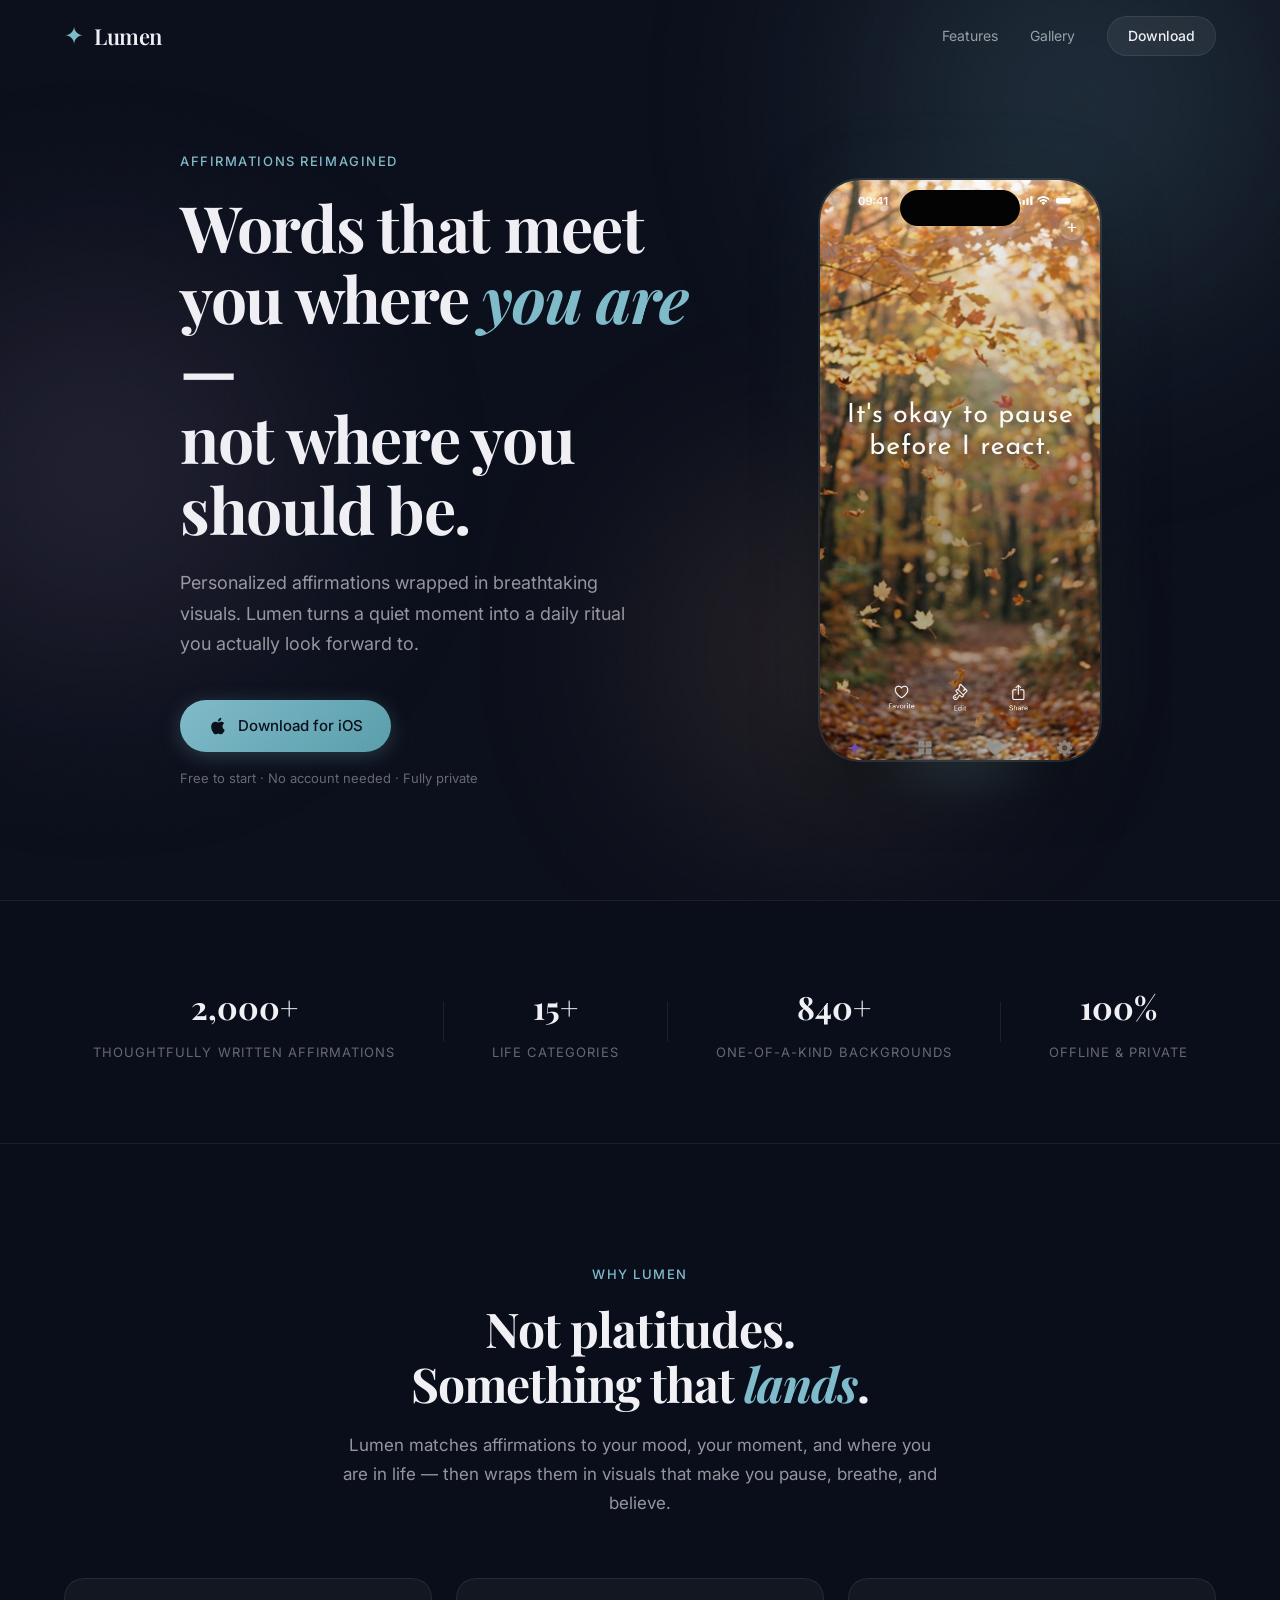
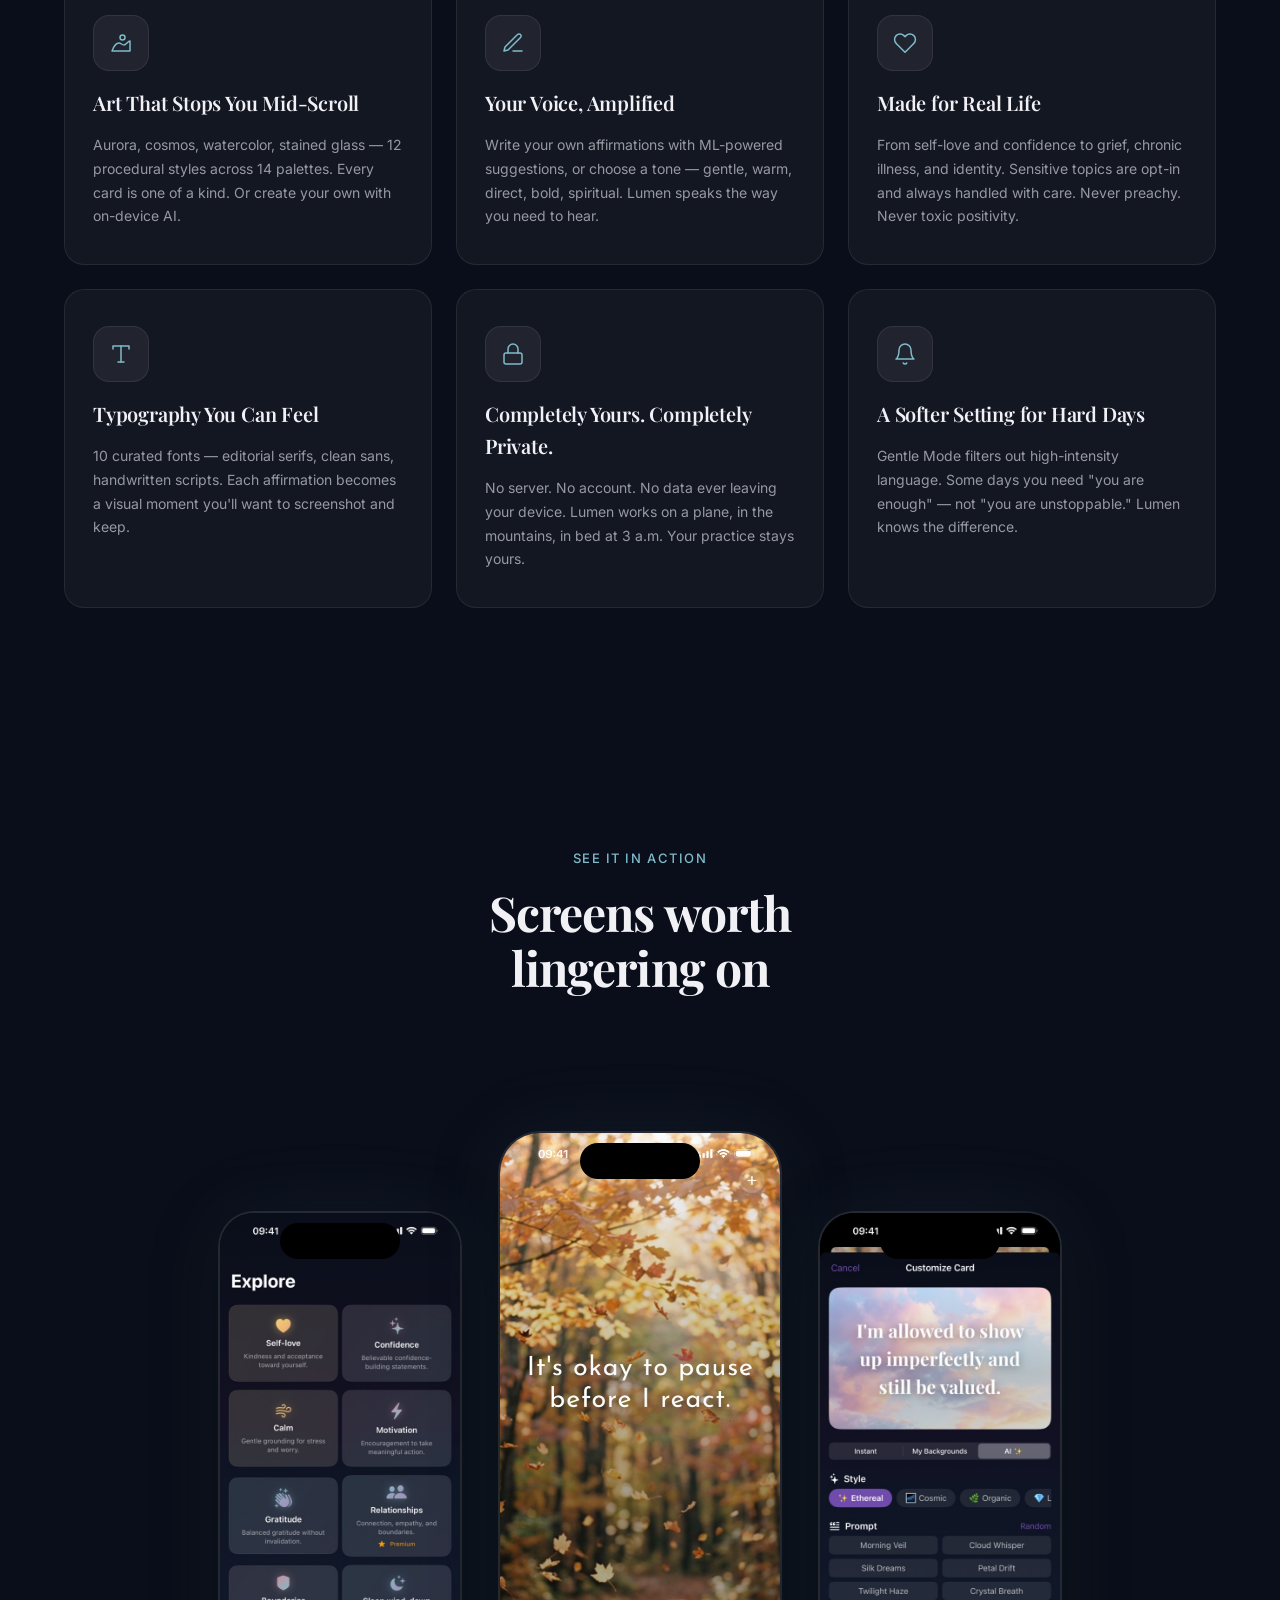
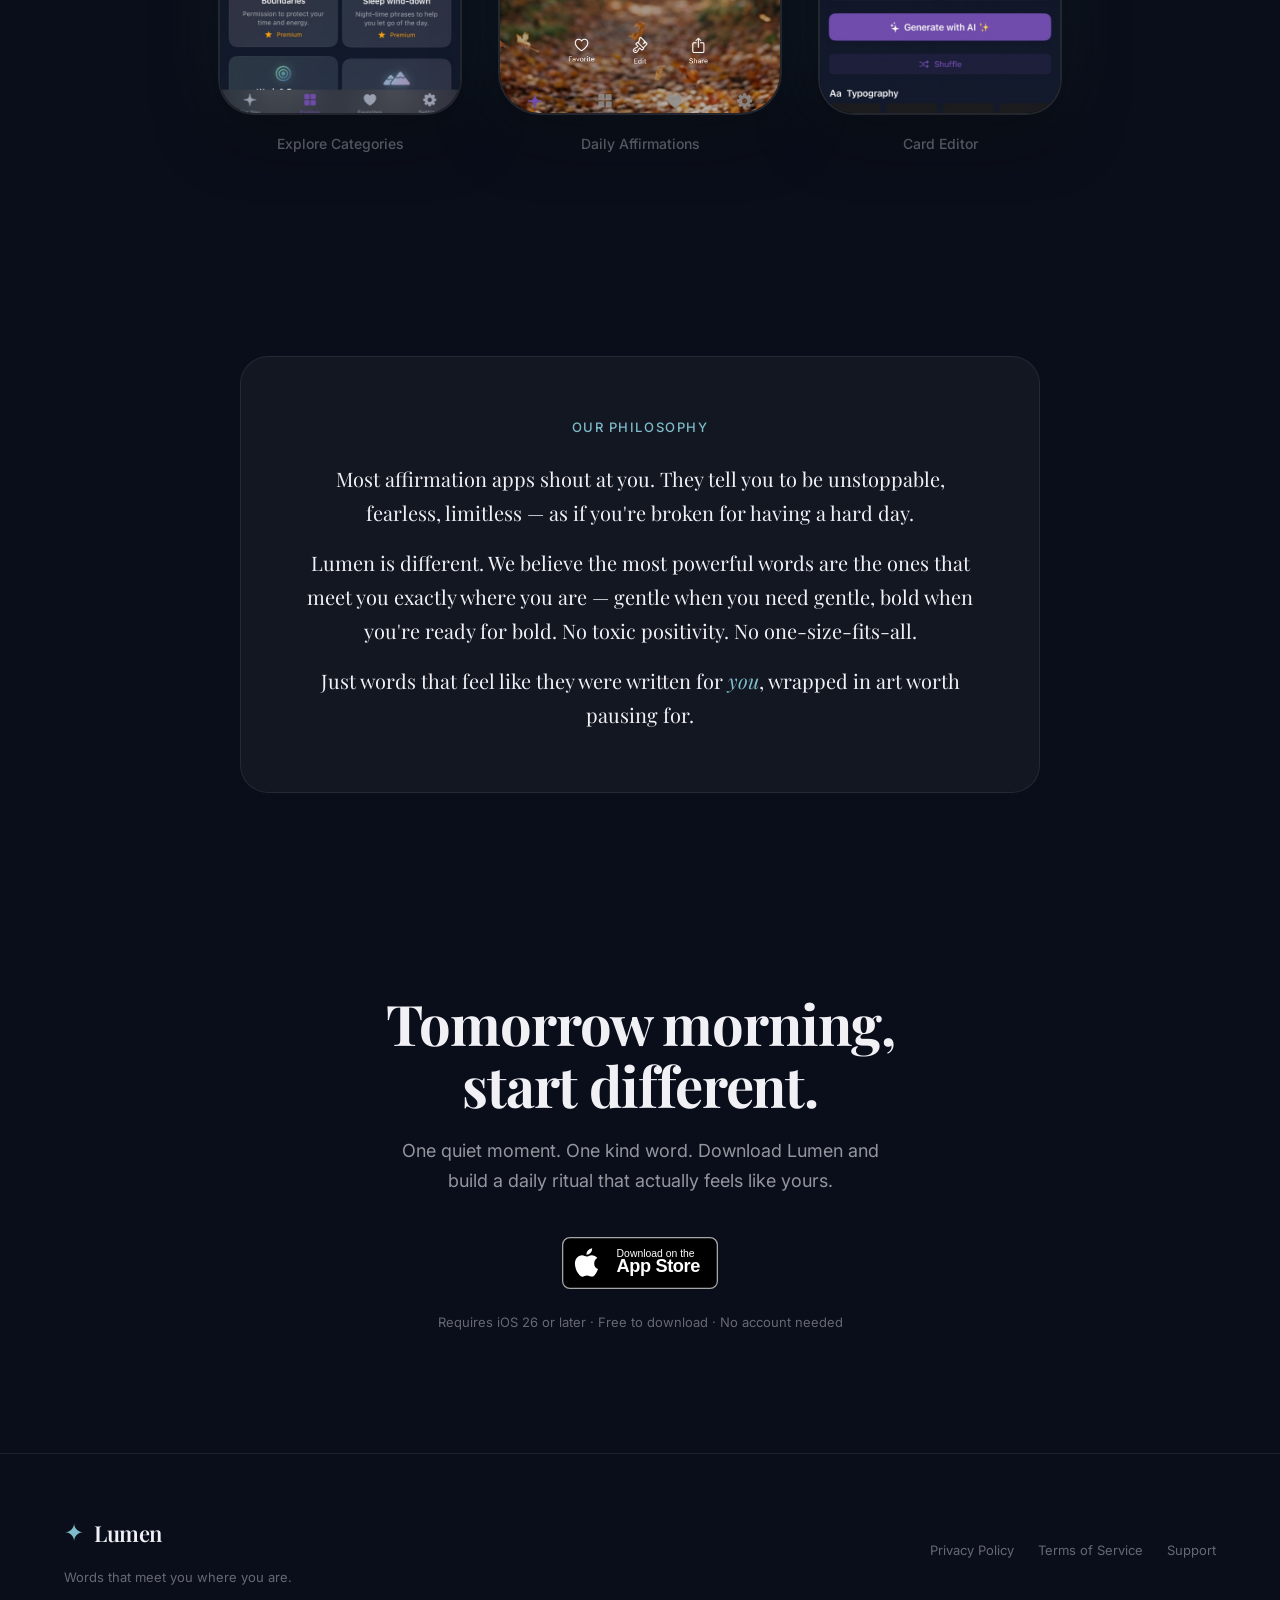
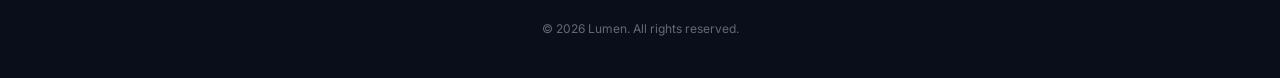
==== commit f0c42228: "Update" ====
--- a/index.html
+++ b/index.html
@@ -40,7 +40,6 @@
       <div class="nav-links">
         <a href="#features">Features</a>
         <a href="#gallery">Gallery</a>
-        <a href="#pricing">Pricing</a>
         <a href="#download" class="nav-cta">Download</a>
       </div>
     </div>
@@ -196,64 +195,7 @@
     </div>
   </section>
 
-  <!-- Pricing -->
-  <section class="pricing" id="pricing">
-    <div class="container">
-      <p class="section-eyebrow">Simple, honest pricing</p>
-      <h2 class="section-title">Free is generous.<br>Pro is <em>everything</em>.</h2>
-      <p class="section-subtitle">Start with a rich free experience. When you're ready for more — every category, AI backgrounds, custom affirmations, and full creative control — Pro is waiting.</p>
-
-      <div class="pricing-grid">
-        <div class="pricing-card pricing-card-free">
-          <h3>Free</h3>
-          <p class="pricing-price">$0</p>
-          <ul class="pricing-features">
-            <li>8 curated categories</li>
-            <li>All procedural backgrounds</li>
-            <li>Fresh daily affirmations</li>
-            <li>Save favorites & share</li>
-            <li>Listen with text-to-speech</li>
-          </ul>
-        </div>
-        <div class="pricing-card pricing-card-pro">
-          <div class="pricing-badge">Most Popular</div>
-          <h3>Pro Yearly</h3>
-          <p class="pricing-price">$19.99<span>/year</span></p>
-          <ul class="pricing-features">
-            <li>Every category unlocked</li>
-            <li>AI-generated backgrounds</li>
-            <li>Write your own with ML assist</li>
-            <li>Every font & color palette</li>
-            <li>Everything in Free, plus more</li>
-          </ul>
-        </div>
-        <div class="pricing-card">
-          <h3>Pro Monthly</h3>
-          <p class="pricing-price">$3.99<span>/mo</span></p>
-          <ul class="pricing-features">
-            <li>Every category unlocked</li>
-            <li>AI-generated backgrounds</li>
-            <li>Write your own with ML assist</li>
-            <li>Every font & color palette</li>
-            <li>Cancel anytime</li>
-          </ul>
-        </div>
-      </div>
-
-      <div class="pricing-lifetime-banner">
-        <div class="lifetime-inner">
-          <div class="lifetime-text">
-            <h4>Go lifetime</h4>
-            <p>One payment, everything forever. No subscription, no renewals.</p>
-          </div>
-          <div class="lifetime-price">
-            <span class="lifetime-amount">$49.99</span>
-            <span class="lifetime-label">one-time</span>
-          </div>
-        </div>
-      </div>
-    </div>
-  </section>
+
 
   <!-- Download CTA -->
   <section class="download" id="download">
@@ -277,9 +219,9 @@
           <p class="footer-tagline">Words that meet you where you are.</p>
         </div>
         <div class="footer-links">
-          <a href="#">Privacy Policy</a>
-          <a href="#">Terms of Service</a>
-          <a href="#">Support</a>
+          <a href="privacy.html">Privacy Policy</a>
+          <a href="terms.html">Terms of Service</a>
+          <a href="support.html">Support</a>
         </div>
       </div>
       <p class="footer-copy">&copy; 2026 Lumen. All rights reserved.</p>
--- a/styles.css
+++ b/styles.css
@@ -571,145 +571,7 @@
   margin-bottom: 0;
 }
 
-/* ===== Pricing ===== */
-.pricing {
-  position: relative;
-  z-index: 1;
-  padding: 120px 0;
-}
-
-.pricing-grid {
-  display: grid;
-  grid-template-columns: repeat(3, 1fr);
-  gap: 24px;
-  max-width: 960px;
-  margin: 0 auto;
-}
-
-.pricing-card {
-  background: var(--bg-card);
-  border: 1px solid var(--border-glass);
-  border-radius: var(--radius-md);
-  padding: 36px 28px;
-  position: relative;
-  transition: transform 0.2s ease;
-}
-
-.pricing-card:hover {
-  transform: translateY(-4px);
-}
-
-.pricing-card-free {
-  border-color: rgba(126, 200, 160, 0.15);
-}
-
-.pricing-card-pro {
-  background: rgba(127, 187, 202, 0.08);
-  border-color: rgba(127, 187, 202, 0.2);
-}
-
-.pricing-badge {
-  position: absolute;
-  top: -12px;
-  left: 50%;
-  transform: translateX(-50%);
-  background: linear-gradient(135deg, var(--accent-teal), #5a9eab);
-  color: var(--bg-deep);
-  font-size: 12px;
-  font-weight: 600;
-  padding: 4px 16px;
-  border-radius: 100px;
-  white-space: nowrap;
-}
-
-.pricing-card h3 {
-  font-family: var(--font-serif);
-  font-size: 22px;
-  font-weight: 600;
-  margin-bottom: 8px;
-}
-
-.pricing-price {
-  font-size: 40px;
-  font-weight: 700;
-  margin-bottom: 24px;
-}
-
-.pricing-price span {
-  font-size: 16px;
-  font-weight: 400;
-  color: var(--text-tertiary);
-}
-
-.pricing-features {
-  list-style: none;
-  display: flex;
-  flex-direction: column;
-  gap: 12px;
-}
-
-.pricing-features li {
-  font-size: 14px;
-  color: var(--text-secondary);
-  padding-left: 20px;
-  position: relative;
-}
-
-.pricing-features li::before {
-  content: '✓';
-  position: absolute;
-  left: 0;
-  color: var(--accent-teal);
-  font-weight: 600;
-}
-
-/* ===== Pricing Lifetime Banner ===== */
-.pricing-lifetime-banner {
-  margin-top: 32px;
-  max-width: 960px;
-  margin-left: auto;
-  margin-right: auto;
-}
-
-.lifetime-inner {
-  display: flex;
-  align-items: center;
-  justify-content: space-between;
-  background: var(--bg-card);
-  border: 1px solid rgba(127, 187, 202, 0.15);
-  border-radius: var(--radius-md);
-  padding: 28px 36px;
-  background-image: linear-gradient(135deg, rgba(127, 187, 202, 0.05), transparent);
-}
-
-.lifetime-text h4 {
-  font-family: var(--font-serif);
-  font-size: 20px;
-  font-weight: 600;
-  margin-bottom: 4px;
-}
-
-.lifetime-text p {
-  font-size: 14px;
-  color: var(--text-secondary);
-}
-
-.lifetime-price {
-  text-align: right;
-  flex-shrink: 0;
-}
-
-.lifetime-amount {
-  display: block;
-  font-size: 32px;
-  font-weight: 700;
-  color: var(--text-primary);
-}
-
-.lifetime-label {
-  font-size: 13px;
-  color: var(--text-tertiary);
-}
+
 
 /* ===== Download CTA ===== */
 .download {
@@ -849,10 +711,7 @@
     border-radius: 28px;
   }
 
-  .pricing-grid {
-    grid-template-columns: 1fr;
-    max-width: 400px;
-  }
+
 }
 
 @media (max-width: 640px) {
@@ -930,16 +789,7 @@
     font-size: 17px;
   }
 
-  .lifetime-inner {
-    flex-direction: column;
-    text-align: center;
-    gap: 16px;
-    padding: 24px;
-  }
-
-  .lifetime-price {
-    text-align: center;
-  }
+
 
   .footer-inner {
     flex-direction: column;
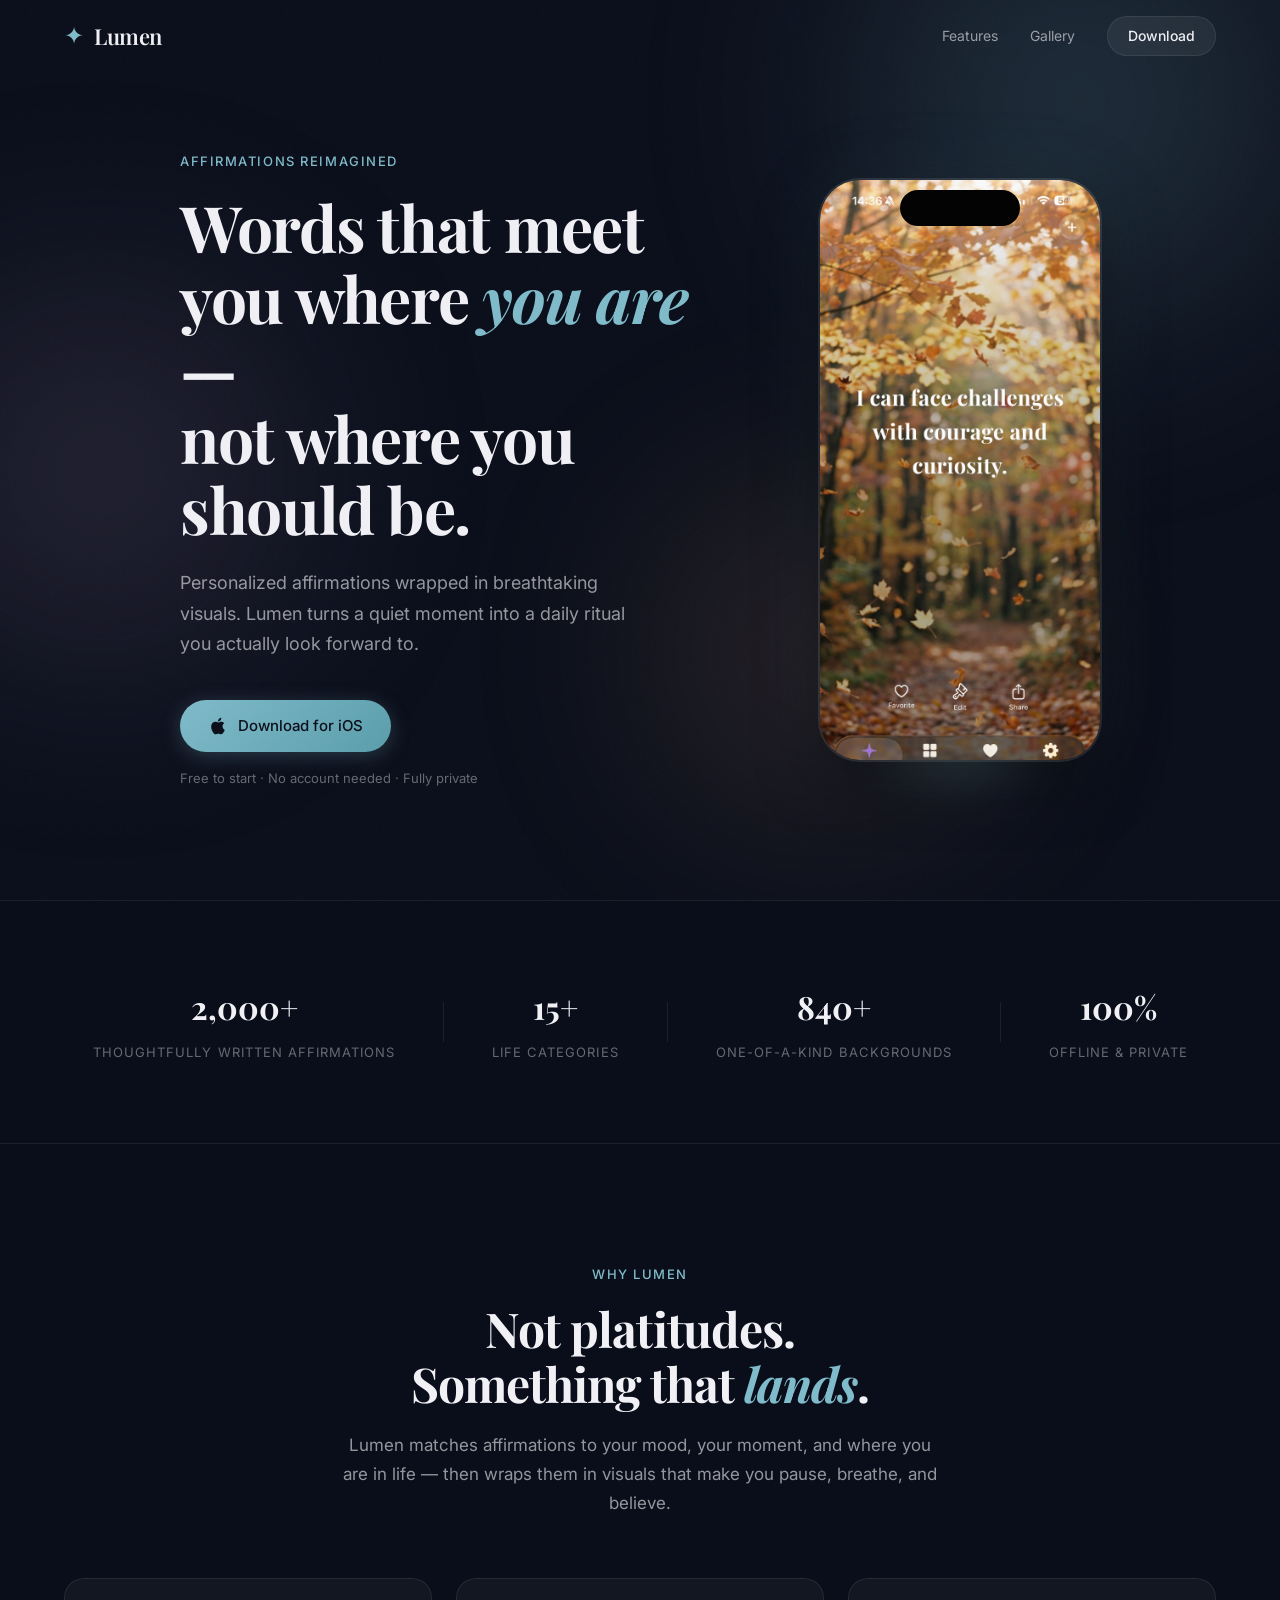
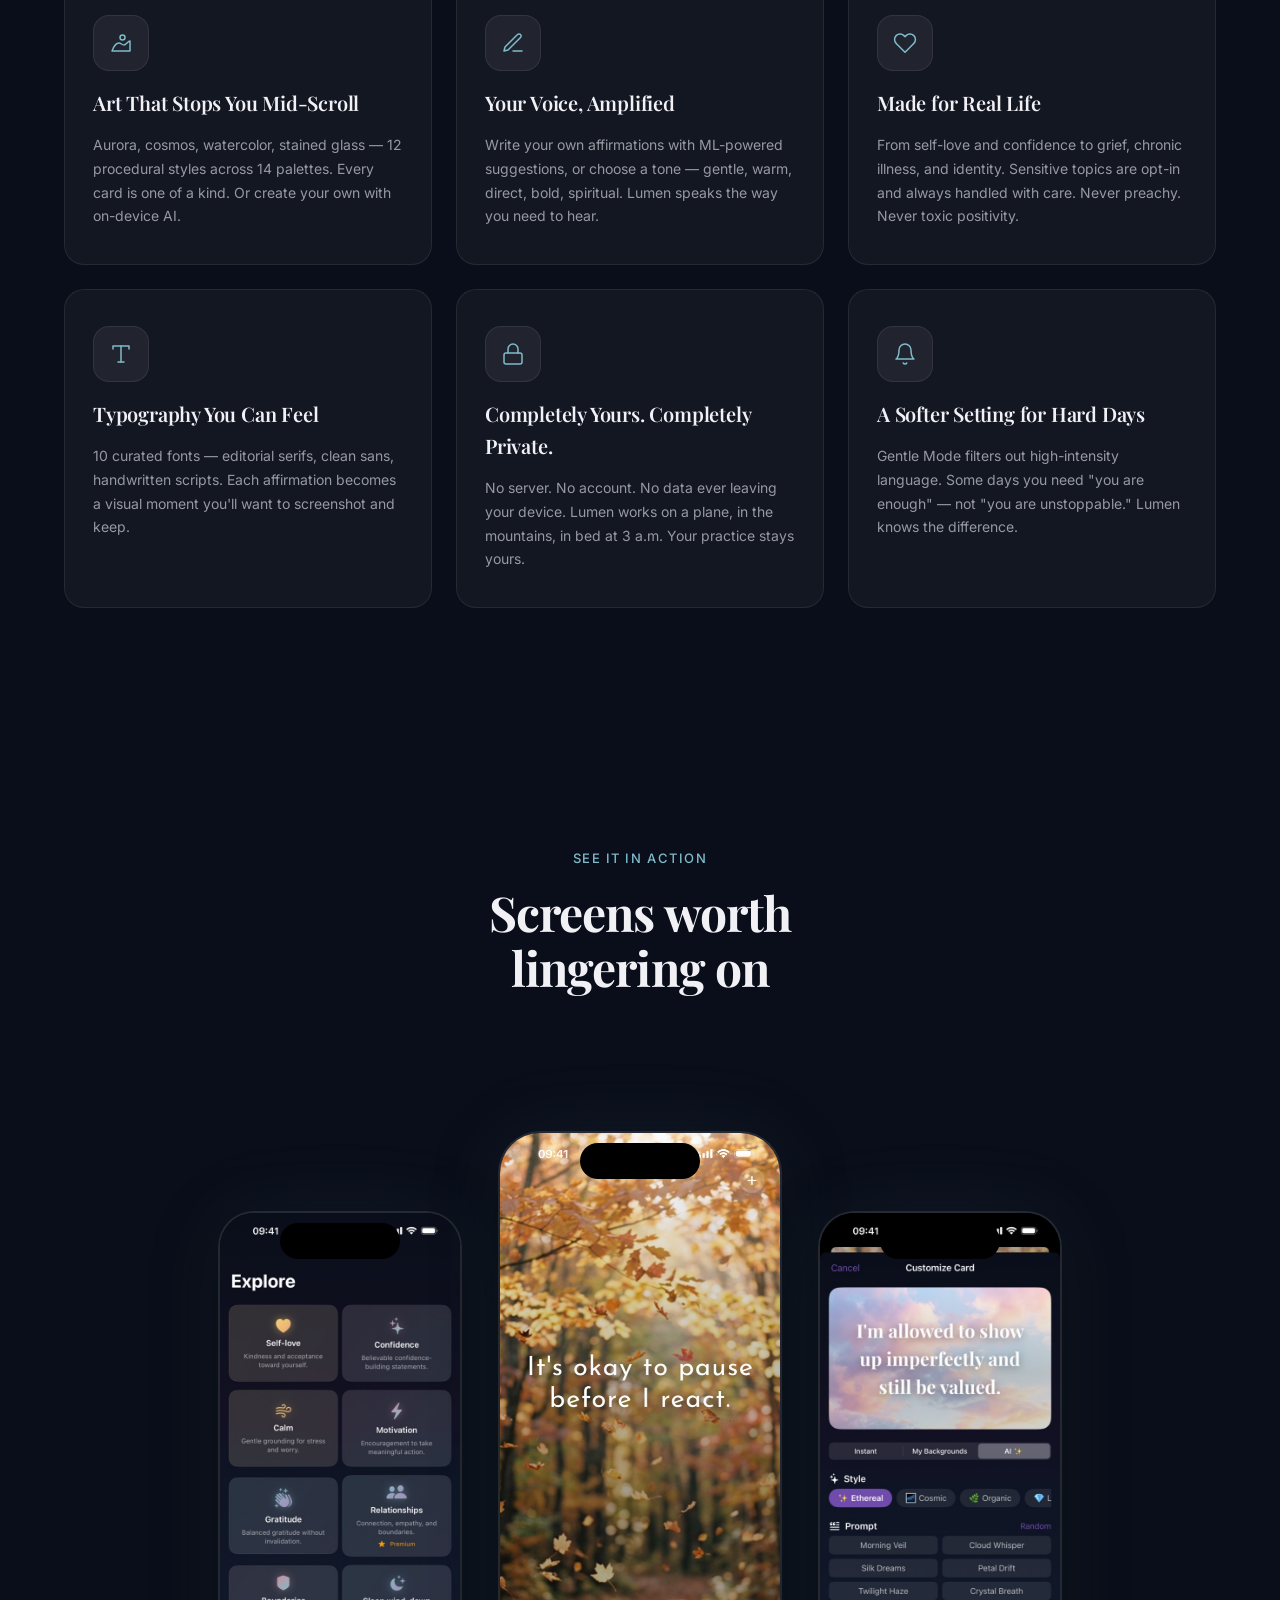
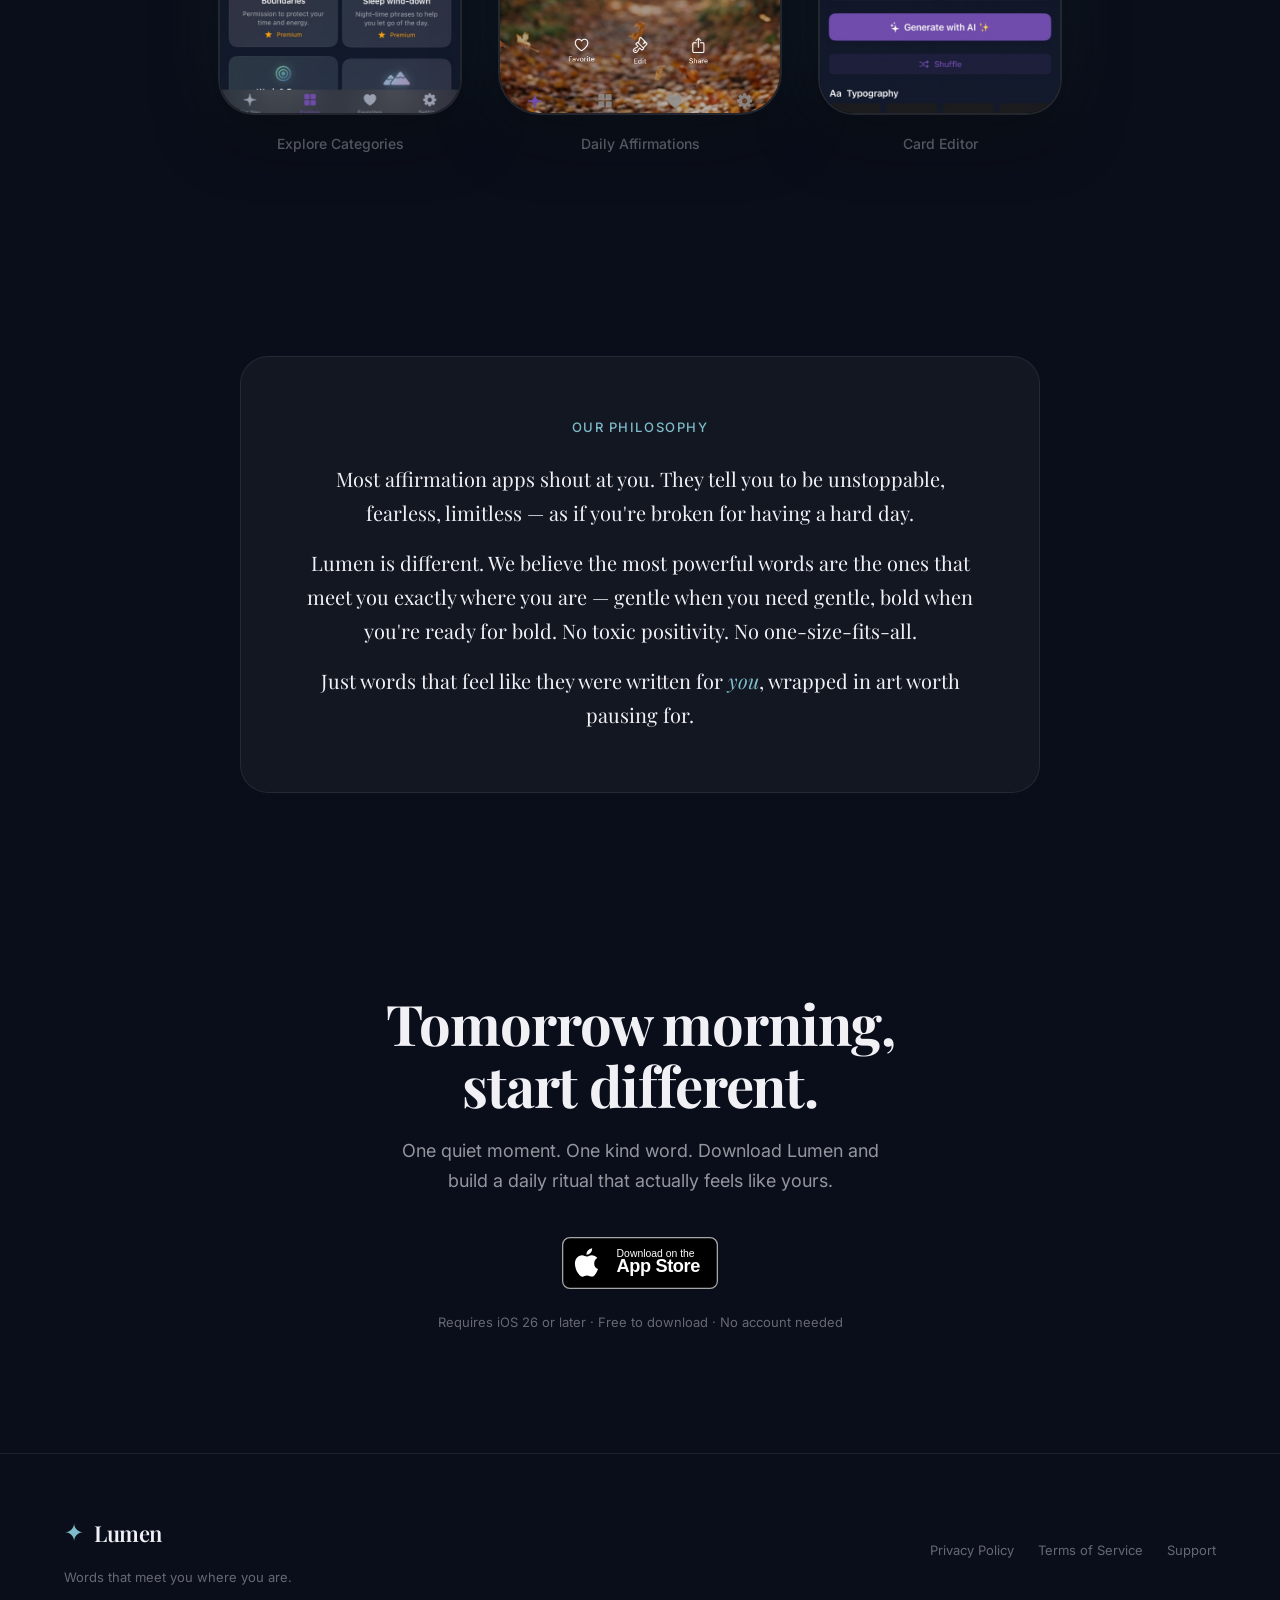
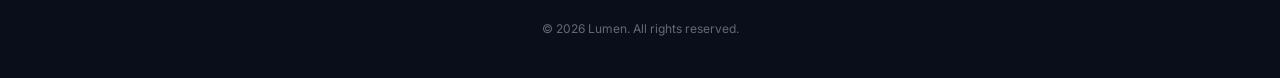
==== commit adc3f79d: "update" ====
--- a/index.html
+++ b/index.html
@@ -62,7 +62,7 @@
     <div class="hero-phone">
       <div class="phone-frame">
         <div class="phone-notch"></div>
-        <img src="images/screenshot-affirmation.jpg" alt="Lumen affirmation screen showing a beautiful card over an AI-generated background" class="phone-screen" loading="eager">
+        <img src="images/optimized_IMG_7737.jpg" alt="Lumen affirmation screen showing a beautiful card over an AI-generated background" class="phone-screen" loading="eager">
       </div>
     </div>
   </section>
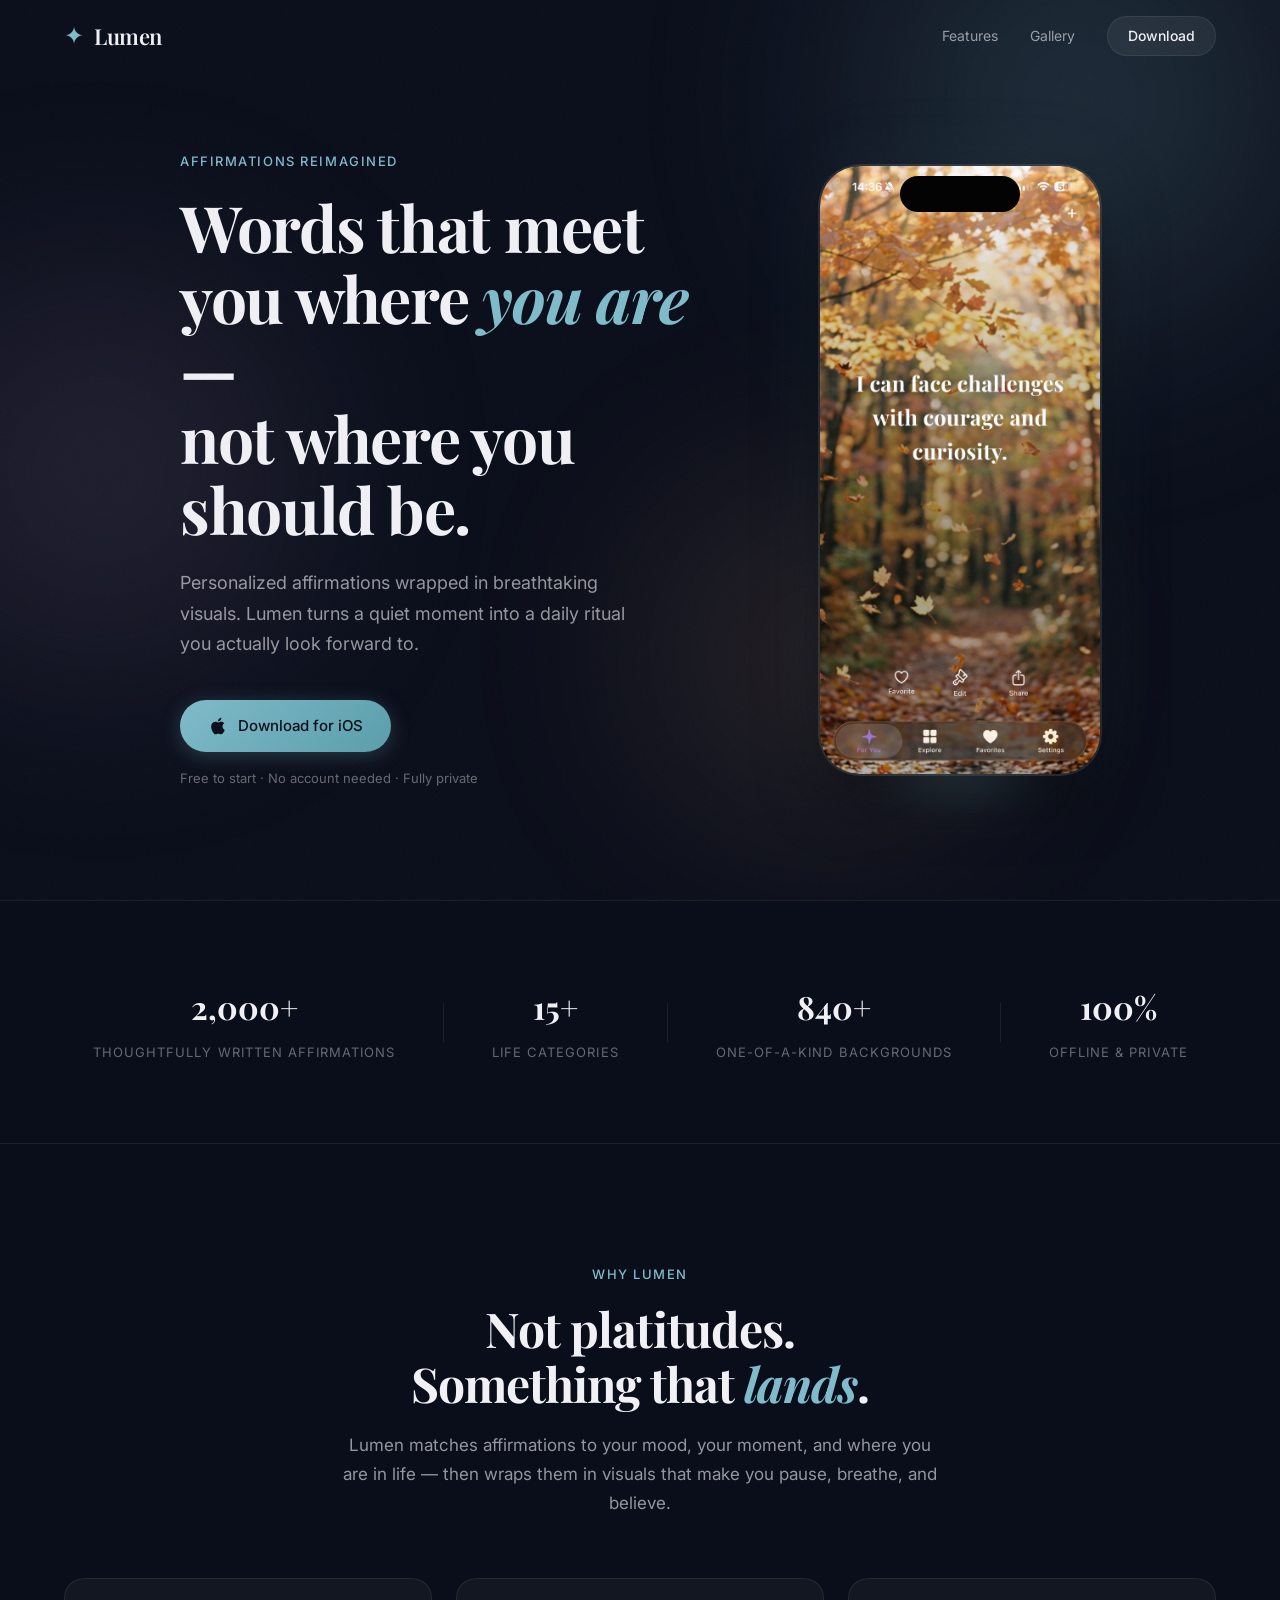
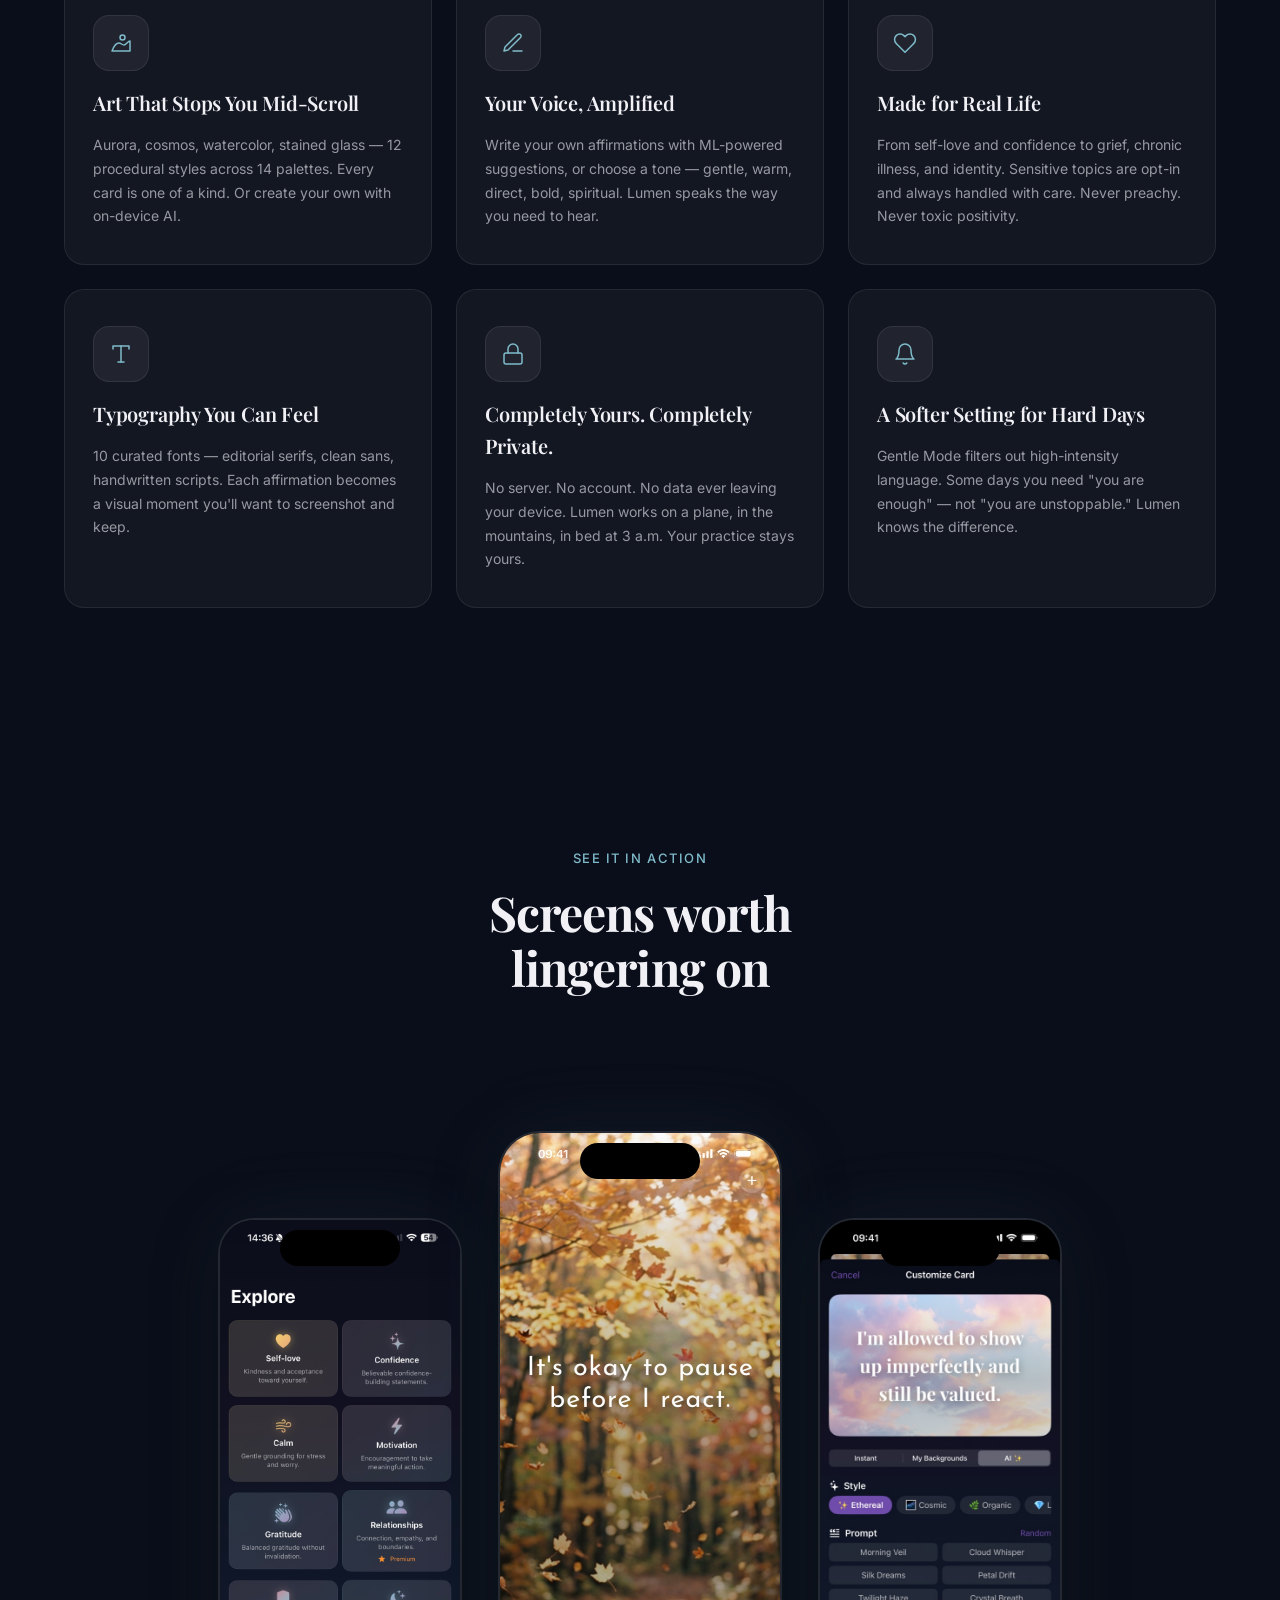
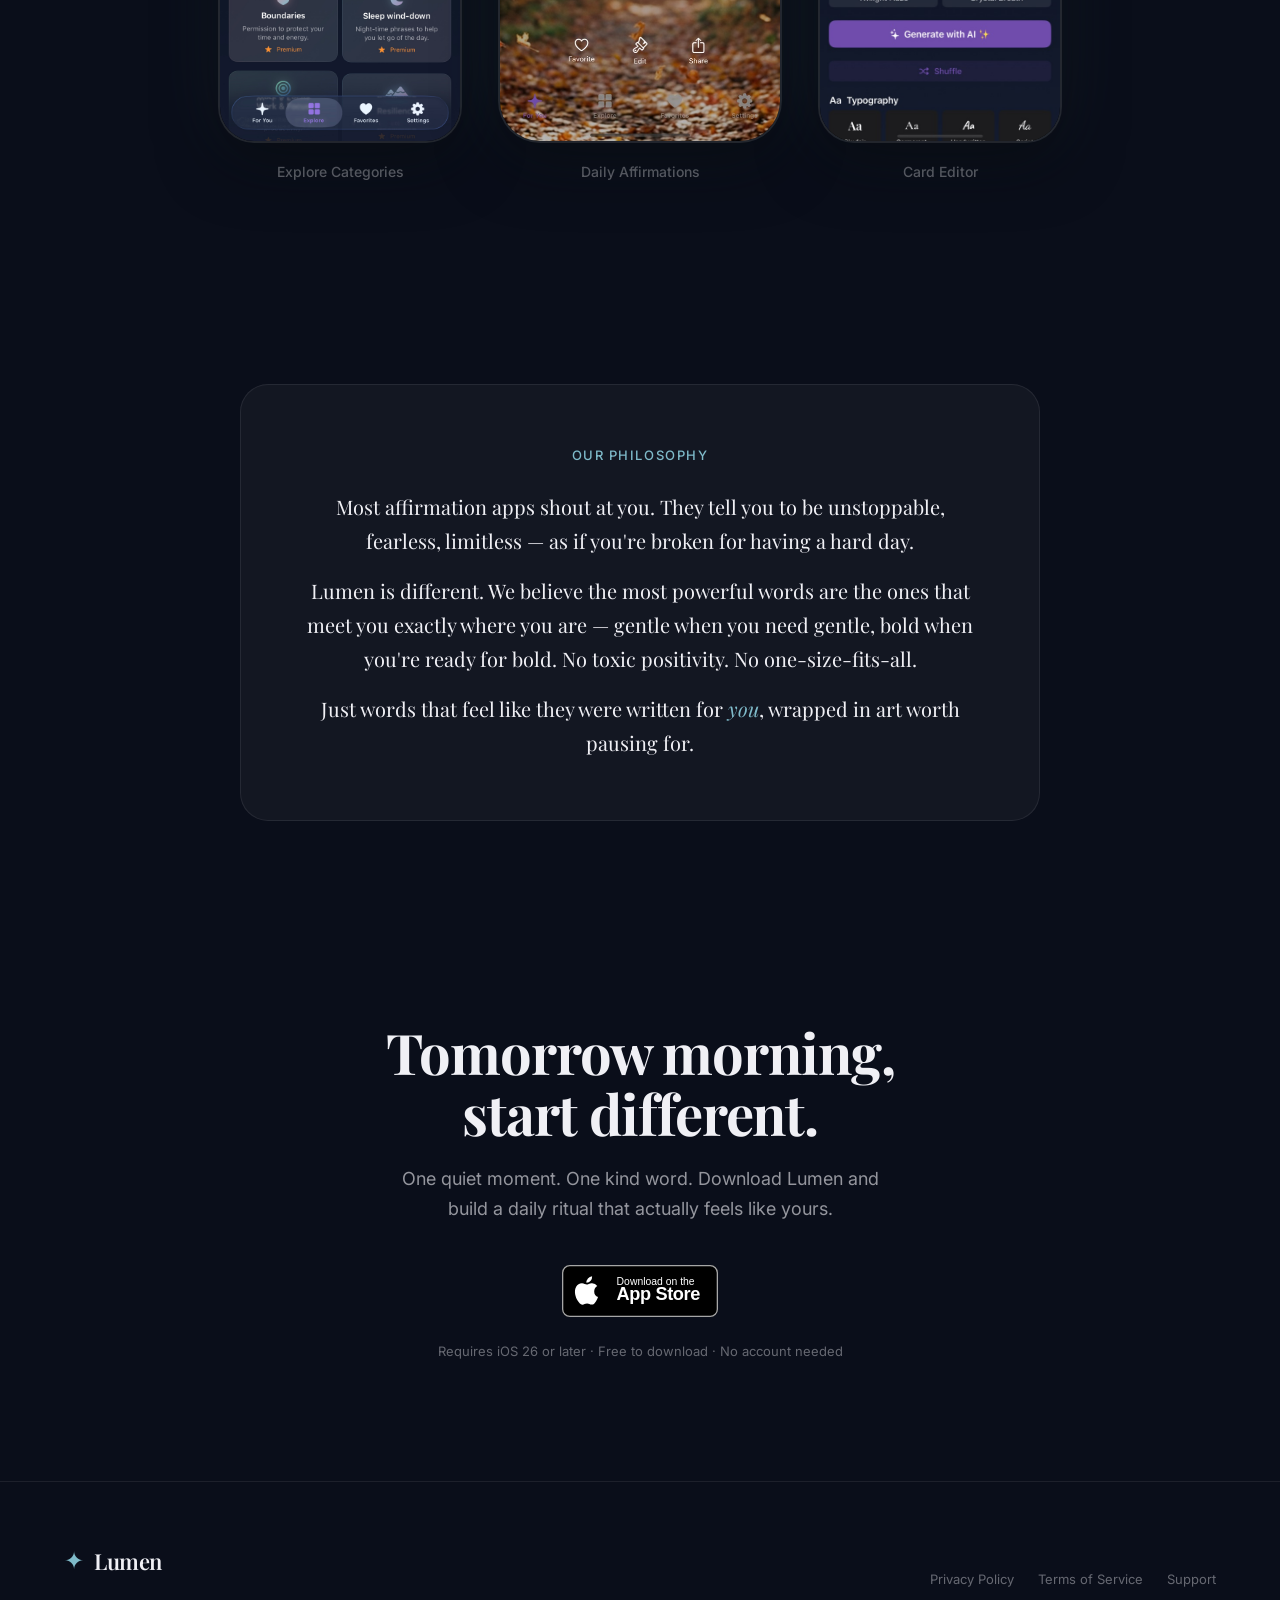
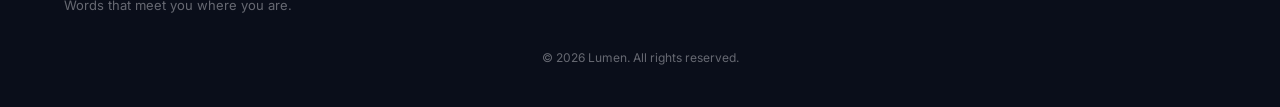
==== commit 606ee80d: "update" ====
--- a/index.html
+++ b/index.html
@@ -159,7 +159,7 @@
         <div class="gallery-phone">
           <div class="phone-frame phone-frame-sm">
             <div class="phone-notch"></div>
-            <img src="images/screenshot-explore.jpg" alt="Lumen explore screen with category cards" class="phone-screen" loading="lazy">
+            <img src="images/optimized_IMG_7738.jpg" alt="Lumen explore screen with category cards" class="phone-screen" loading="lazy">
           </div>
           <p class="gallery-label">Explore Categories</p>
         </div>
--- a/styles.css
+++ b/styles.css
@@ -340,7 +340,7 @@
 
 .phone-frame {
   width: 280px;
-  height: 580px;
+  aspect-ratio: 1320 / 2868;
   border-radius: 40px;
   overflow: hidden;
   position: relative;
@@ -372,7 +372,6 @@
 
 .phone-frame-sm {
   width: 240px;
-  height: 500px;
   border-radius: 34px;
 }
 
@@ -701,13 +700,11 @@
 
   .phone-frame {
     width: 220px;
-    height: 460px;
     border-radius: 32px;
   }
 
   .phone-frame-sm {
     width: 180px;
-    height: 380px;
     border-radius: 28px;
   }
 
@@ -769,7 +766,6 @@
 
   .phone-frame, .phone-frame-sm {
     width: 260px;
-    height: 540px;
     border-radius: 38px;
   }
 
